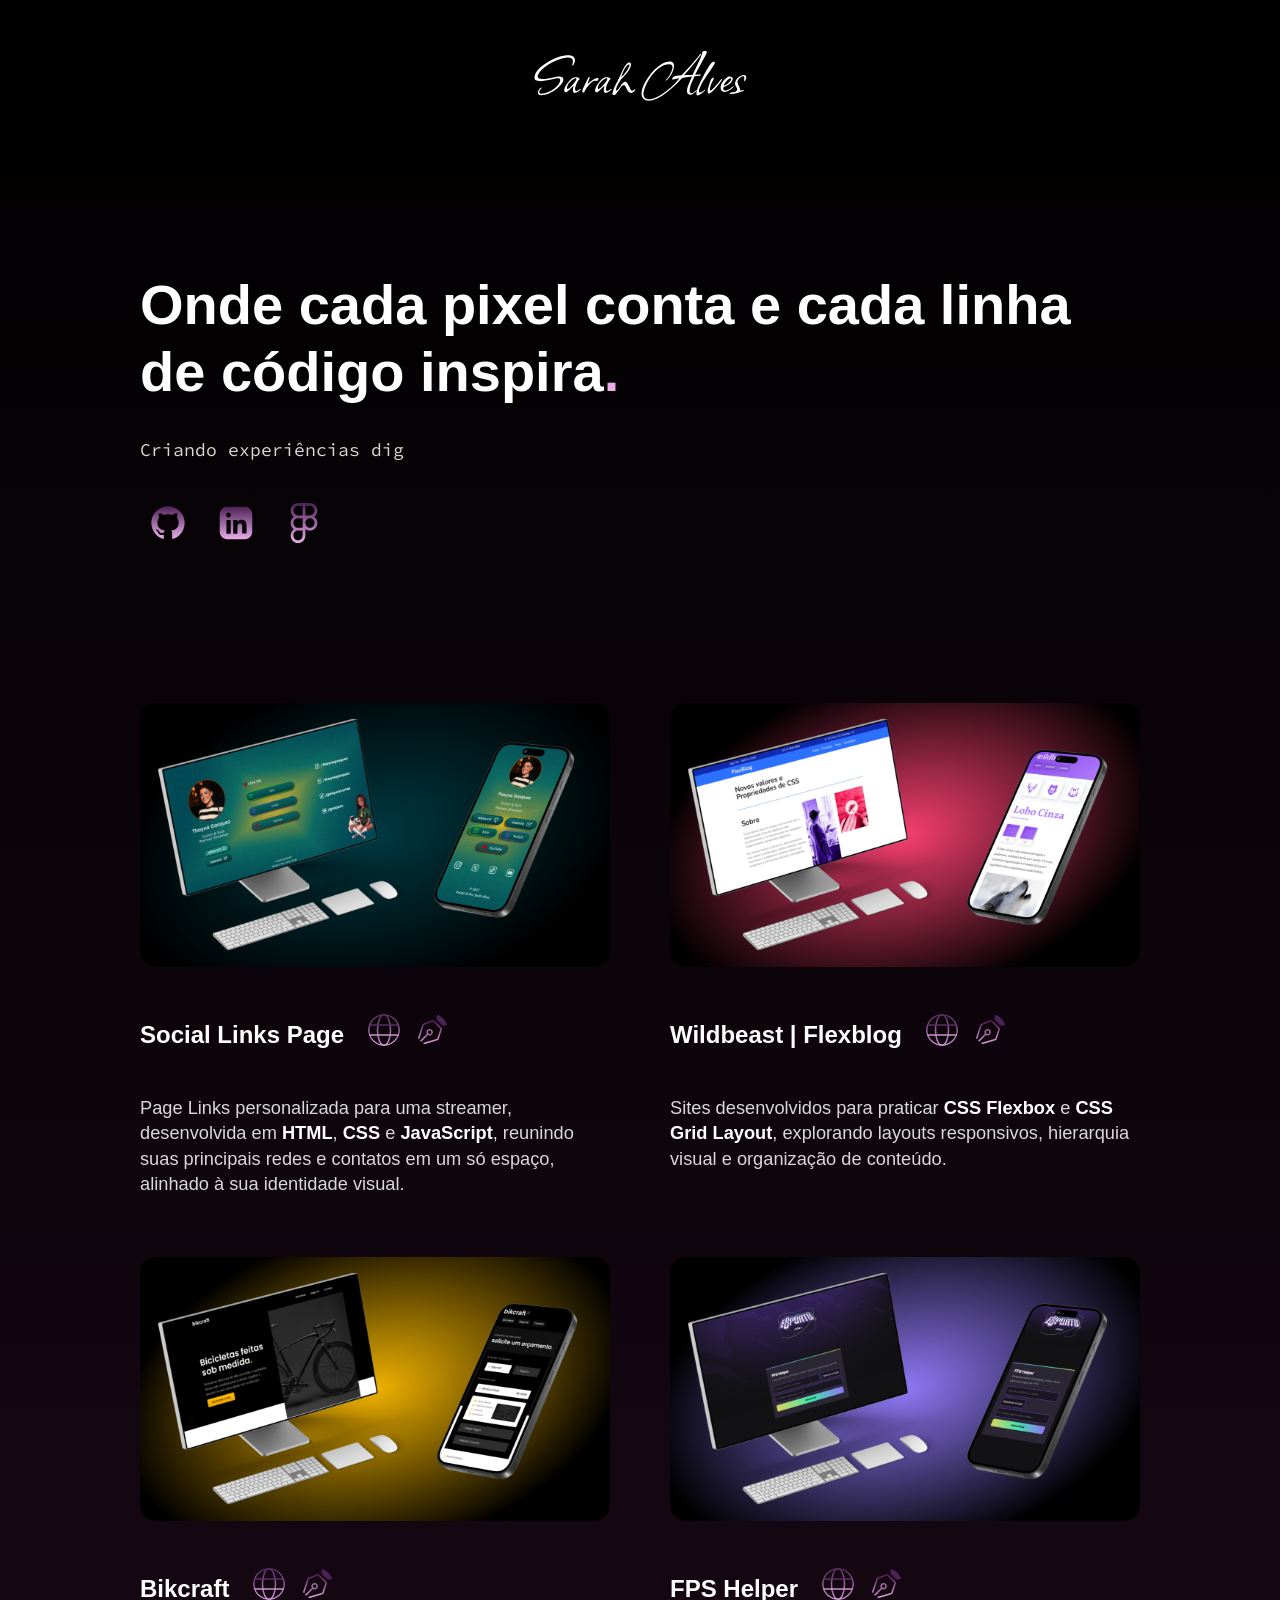
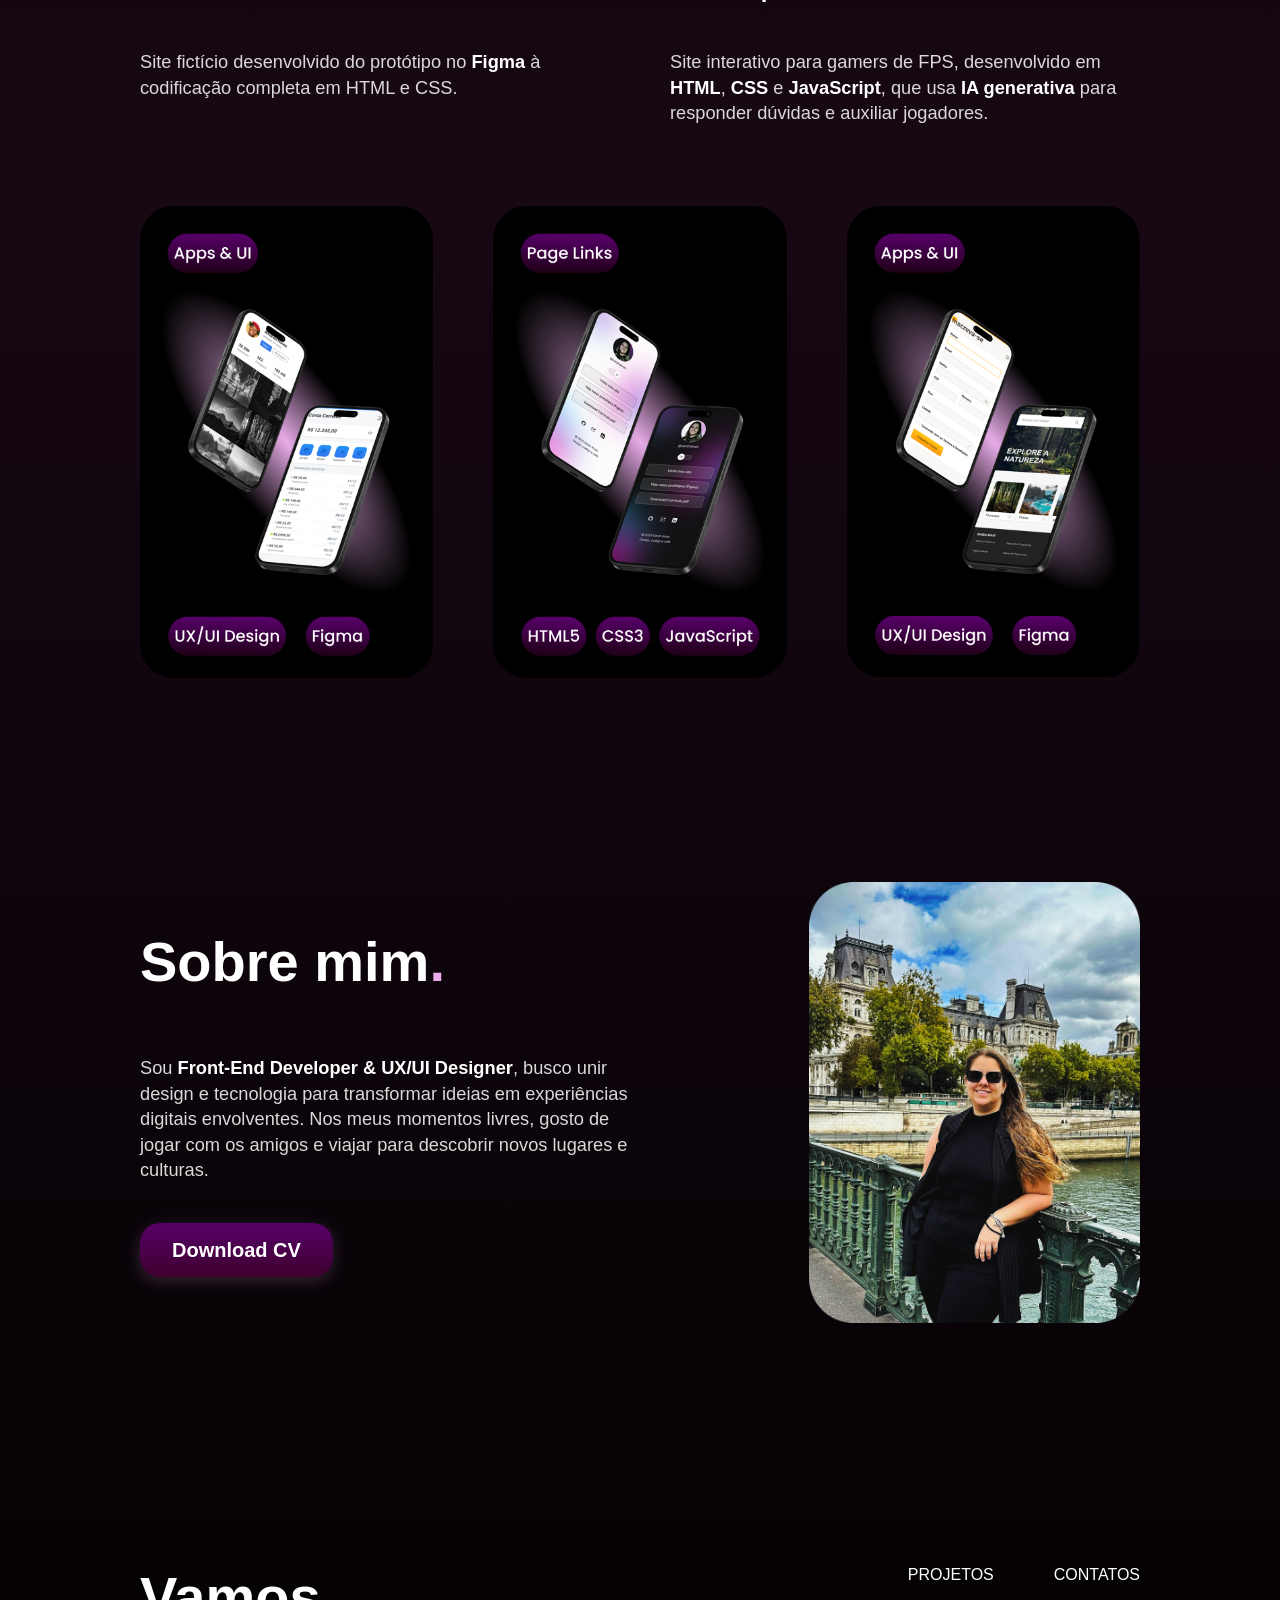
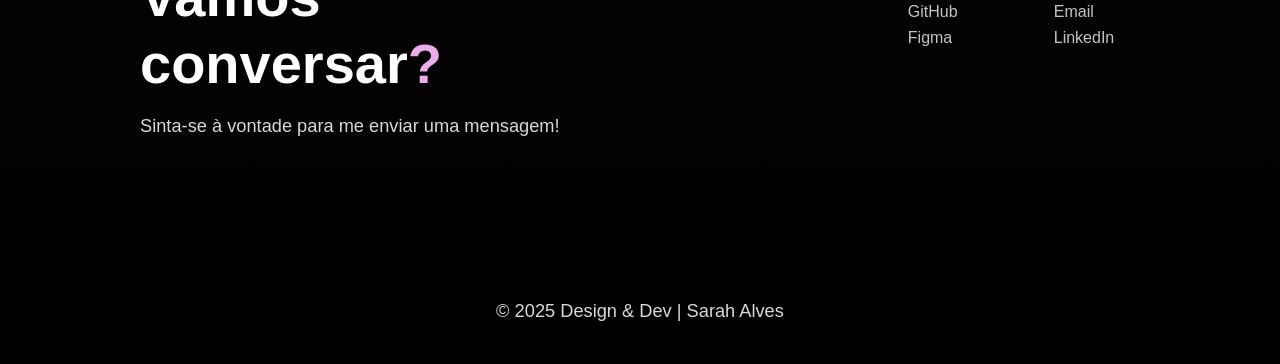
==== index.html @ 4f83e1e5 "font p" ====
<!DOCTYPE html>
<html lang="pt-br">

<head>
  <meta charset="UTF-8">
  <meta name="viewport" content="width=device-width, initial-scale=1.0">
  <meta name="description" content="Sarah Alves | Dev & Designer">
  <meta property="og:title" content="Sarah Alves | Dev & Designer">
  <meta property="og:description" content="Designer e Desenvolvedora Front-End com foco em interfaces modernas e criativas.">
  <meta property="og:image" content="https://www.sarahalves.dev.br/img/favicon.png">
  <meta property="og:url" content="https://www.sarahalves.dev.br/">
  <meta property="og:type" content="website">
  <link rel="preconnect" href="https://fonts.googleapis.com">
  <link rel="preconnect" href="https://fonts.gstatic.com" crossorigin>
  <link href="https://fonts.googleapis.com/css2?family=Lexend+Deca:wght@100..900&family=Source+Code+Pro:ital,wght@0,200..900;1,200..900&display=swap" rel="stylesheet">
  <title>Sarah Alves | Dev & Designer</title>
  <link rel="icon" type="image/png" sizes="32x32" href="https://www.sarahalves.dev.br/img/favicon1.png">
  <link rel="stylesheet" href="css/style.css">
  <link rel="stylesheet" href="css/global.css">
  <link rel="stylesheet" href="css/header.css">
  <link rel="stylesheet" href="css/introducao.css">
  <link rel="stylesheet" href="css/projetos.css">
  <link rel="stylesheet" href="css/mobile.css">
  <link rel="stylesheet" href="css/sobre.css">
  <link rel="stylesheet" href="css/contato.css">
  <link rel="stylesheet" href="css/footer.css">
  <script async src="https://www.googletagmanager.com/gtag/js?id=G-N5RWVJ7HPK"></script>
  <script> window.dataLayer = window.dataLayer || []; function gtag() { dataLayer.push(arguments); } gtag('js', new Date()); gtag('config', 'G-N5RWVJ7HPK'); </script>
</head>

<body> <a id="topo"></a>
  <header class="header"> <img src="icons/logo.svg" alt="Logo Sarah Alves" class="logo" width="214" height="71"> </header>
  <section class="introducao">
    <div class="container-intro">
      <h1>Onde cada pixel conta e cada linha de código inspira<span>.</span></h1>
      <p id="subtitle">Criando experiências digitais unindo tecnologia, design e criatividade.</p>
      <div id="icons-intro"> <a href="https://github.com/sarahalves93" target="_blank"><img src="/icons/github.svg" width="40px" height="40px"></a> <a href="https://www.linkedin.com/in/sarahmalves/" target="_blank"><img src="/icons/linkedin.svg" width="40px" height="40px"></a> <a href="https://www.figma.com/@sarahalves93" target="_blank"><img src="/icons/figma.svg" width="40px" height="40px"></a> </div>
    </div>
  </section>
  <section class="projetos">
    <div class="container-projeto">
      <div class="projeto1"> <img src="img/projeto1.png" alt="Projeto Social Links Page" width="640" height="360">
        <h2 class="titulo-icone"> Social Links Page <span class="icones"> <a href="https://www.thaynagasquez.com.br" target="_blank"><img src="/icons/web.svg" alt=""></a> <a href="https://www.figma.com/community/file/1559974233819190485/social-links-page-thayna-gasquez" target="_blank"><img src="/icons/design.svg" alt=""></a> </span> </h2>
        <p>Page Links personalizada para uma streamer, desenvolvida em <strong>HTML</strong>, <strong>CSS</strong> e <strong>JavaScript</strong>, reunindo suas principais redes e contatos em um só espaço, alinhado à sua identidade visual.</p>
      </div>
      <div class="projeto2"> <img src="img/projeto2.png" alt="Projeto WildBeast" width="640" height="360">
        <h2 class="titulo-icone"> Wildbeast | Flexblog <span class="icones"> <a href="https://sarahalves93.github.io/wildbeast/" target="_blank"><img src="/icons/web.svg" alt=""></a> <a href="https://www.figma.com/proto/u4Ryph5vSaJO88u27vXsRV/FlexBlog?node-id=0-1&t=XHKDBtw9ElrN1SZR-1" target="_blank"><img src="/icons/design.svg" alt=""></a> </span> </h2>
        <p>Sites desenvolvidos para praticar <strong>CSS Flexbox</strong> e <strong>CSS Grid Layout</strong>, explorando layouts responsivos, hierarquia visual e organização de conteúdo.</p>
      </div>
      <div class="projeto3"> <img src="img/projeto3.png" alt="Projeto Bikcraft" width="640" height="360">
        <h2 class="titulo-icone"> Bikcraft <span class="icones"> <a href="https://sarahalves93.github.io/bikcraft/" target="_blank"><img src="/icons/web.svg" alt=""></a> <a href="https://www.figma.com/community/file/1524953533011559417/prototipo-site-bikcraft" target="_blank"><img src="/icons/design.svg" alt=""></a> </span> </h2>
        <p>Site fictício desenvolvido do protótipo no <strong>Figma</strong> à codificação completa em HTML e CSS.</p>
      </div>
      <div class="projeto4"> <img src="img/projeto4.png" alt="Projeto FPS Helper" width="640" height="360">
        <h2 class="titulo-icone"> FPS Helper <span class="icones"> <a href="https://sarahalves93.github.io/nlw/" target="_blank"><img src="/icons/web.svg" alt=""></a> <a href="https://www.figma.com/community/file/1527134193803416927/fps-helper" target="_blank"><img src="/icons/design.svg" alt=""></a> </span> </h2>
        <p>Site interativo para gamers de FPS, desenvolvido em <strong>HTML</strong>, <strong>CSS</strong> e <strong>JavaScript</strong>, que usa <strong>IA generativa</strong> para responder dúvidas e auxiliar jogadores.</p>
      </div>
    </div>
  </section>
  <section class="mobile">
    <div class="container-mobile"> <a href="https://www.figma.com/community/file/1525366887731871025/interfaces-mobile" target="_blank"><img src="/img/mobile1.png" width="435" height="700"></a> <a href="https://sarahalves93.github.io/devlinks/" target="_blank"><img src="/img/mobile2.png" width="435" height="700"></a> <a href="https://www.figma.com/community/file/1525366887731871025/interfaces-mobile" target="_blank"><img src="/img/mobile3.png" width="435" height="700"></a> </div>
  </section>
  <section class=" sobre">
    <div class="container-sobre">
      <div class="texto-sobre">
        <h1>Sobre mim<span>.</span></h1>
        <p>Sou <strong>Front-End Developer & UX/UI Designer</strong>, busco unir design e tecnologia para transformar ideias em experiências digitais envolventes. Nos meus momentos livres, gosto de jogar com os amigos e viajar para descobrir novos lugares e culturas.</p> <a href="https://drive.google.com/file/d/1KcEXv_Uj4Mf4kkEzjPw0vw21rRVP_d1C/view?usp=drive_link" target="_blank" class="botao">Download CV</a>
      </div>
      <div class="foto"> <img src="/img/fotosobre.png" alt="Foto de Sarah" width="405" height="540"> </div>
  </section>
  <section class="contato">
    <div class="container-contato">
      <div class="contato-texto">
        <h1>Vamos conversar<span>?</span></h1>
        <p>Sinta-se à vontade para me enviar uma mensagem!</p>
      </div>
      <div class="contato-links">
        <div class="projetos-links">
          <h3>PROJETOS</h3>
          <nav>
            <ul>
              <li><a href="https://github.com/sarahalves93" target="_blank">GitHub</a></li>
              <li><a href="https://www.figma.com/@sarahalves93" target="_blank">Figma</a></li>
            </ul>
          </nav>
        </div>
        <div class="contatos-links">
          <h3>CONTATOS</h3>
          <nav>
            <ul>
              <li><a href="mailto:sarahmalves@live.com" target="_blank">Email</a></li>
              <li><a href="https://www.linkedin.com/in/sarahmalves/" target="_blank">LinkedIn</a></li>
            </ul>
          </nav>
        </div>
      </div>
    </div>
  </section>
  <footer>
    <p class="footer-copy">© 2025 Design & Dev | Sarah Alves</p>
  </footer> <a href="#topo" class="voltar-topo" aria-label="Voltar ao topo"><img src="icons/topo.svg" alt="Ícone voltar ao topo" width="68" height="68"></a>
  <script src="script.js"></script>
</body>

</html>
---- css/style.css ----
@import "css/global.css";
@import "css/header.css";
@import "css/intro.css";
@import "css/projetos.css";
@import "css/mobile.css";
@import "css/sobre.css";
@import "css/contato.css";
@import "css/footer.css";
---- css/global.css ----
html {
  font-family: "Poppins", sans-serif;
  background: linear-gradient(180deg, #000000, #170814, #000000);
  font-family: "Poppins", sans-serif;
}
.voltar-topo {
  position: fixed;
  bottom: 30px;
  right: 30px;
  transform: translateY(20px);
  transition: opacity 0.4s ease, transform 0.4s ease;
  z-index: 1000;
  cursor: pointer;
  opacity: 0;
  transform: scale(0.8);
  transition: opacity 0.4s ease, transform 0.4s ease;
}

.voltar-topo.ativo {
  opacity: 1;
  transform: translateY(0);
}

.voltar-topo:hover {
  transform: translateY(-4px) scale(1.05);
  transition: transform 0.3s ease;
}
.voltar-topo svg,
.voltar-topo img {
  width: 48px;
  height: 48px;
}
body {
  margin: 0;
}
h1,
h2,
h3,
p {
  margin: 0px;
}
h1 {
  font-weight: 600;
  font-size: clamp(2rem, 4vw + 1rem, 3.5rem);
  line-height: 1.2;
  color: white;
}
h1 span {
  color: #e9ade9;
}
h2 {
  font-weight: 600;
  font-size: clamp(1.3rem, 2vw + 0.5rem, 1.5rem);
  line-height: 1.25;
  color: white;
}
h3 {
  font-weight: 500;
  font-size: clamp(1rem, 1vw + 0.5rem, 1rem);
  line-height: 1.5;
  color: #ffffff;
}
p {
  font-size: clamp(1rem, 0.8vw + 0.5rem, 1.2rem);
  line-height: 1.4;
  color: #d9d9d9;
}
strong {
  color: #ffffff;
}
@media (max-width: 1250px) {
  .container-intro {
    padding: 0 80px;
  }
}
@media (max-width: 900px) {
  .container-intro {
    padding: 0 48px;
  }
}
@media (max-width: 600px) {
  .container-intro {
    padding: 0 20px;
  }
}
---- css/header.css ----
header {
  max-width: 100%;
  padding: 40px 20px;
  display: flex;
  justify-content: center;
}
---- css/introducao.css ----
.introducao {
  max-width: 100%;
  padding: 120px 140px;
}

.introducao h1 {
  margin-bottom: 32px;
  max-width: 950px;
}

.introducao p {
  font-family: "Source Code Pro", monospace;
  font-size: clamp(0.875rem, 0.8vw + 0.5rem, 1.125rem);
  line-height: 1.4;
  color: #d9d9d9;

  margin-top: 32px;
  font-weight: 400;
  max-width: 75ch;
}

#icons-intro {
  display: flex;
  padding: 32px 0;
  gap: 12px;
}

#icons-intro a {
  display: flex;
  align-items: center;
  justify-content: center;
  padding: 8px;
  transition: transform 0.3s ease, filter 0.3s ease;
  border-radius: 50%;
}

#icons-intro a:hover {
  transform: scale(1.5);
  filter: brightness(1.3);
}

#subtitle {
  font-family: "Source Code Pro", monospace;
  font-size: clamp(0.875rem, 0.8vw + 0.5rem, 1.125rem);
  line-height: 1.4;
  color: #d9d9d9;
}

@media (max-width: 900px) {
  .introducao {
    padding: 80px 100px;
  }
}

@media (max-width: 500px) {
  .introducao {
    padding: 60px 40px;
  }

  .introducao h1 {
    font-size: 28px;
    line-height: 36px;
    max-width: 100%;
  }

  .introducao p {
    font-size: 16px;
    line-height: 24px;
    margin-top: 16px;
  }
}
---- css/projetos.css ----
.projetos {
  padding: 0px 140px;
}
.container-projeto {
  display: grid;
  grid-template-columns: repeat(2, 1fr);
  gap: 60px;
}
.container-projeto img {
  border-radius: 16px;
  transition: transform 0.3s ease, box-shadow 0.3s ease;
}
.container-projeto img:hover {
  transform: translateY(-4px);
  box-shadow: 0 4px 16px rgba(233, 173, 233, 0.2);
}
.container-projeto img {
  width: 100%;
  height: auto;
  border-radius: 16px;
  margin-bottom: 40px;
}
.container-projeto h2 {
  max-width: 640px;
  margin-bottom: 12px;
}
.container-projeto p {
  max-width: 640px;
}
.titulo-icone {
  display: inline-flex;
  align-items: baseline;
  gap: 24px;
}
.icones {
  display: inline-flex;
  align-items: center;
  gap: 16px;
  position: relative;
  top: 3px;
}
.icones a {
  display: inline-flex;
  align-items: center;
  justify-content: center;
}
.icones img {
  width: 32px;
  height: 32px;
  vertical-align: middle;
  transition: transform 0.3s ease, filter 0.3s ease;
}
.icones img:hover {
  transform: scale(1.5);
  filter: brightness(1.3);
}
@media (max-width: 1000px) {
  .projetos {
    padding: 0px 100px;
  }
  .container-projeto {
    grid-template-columns: 1fr;
    gap: 40px;
  }
}
@media (max-width: 500px) {
  .projetos {
    padding: 0px 40px;
  }
}
---- css/mobile.css ----
.mobile {
  padding: 80px 140px;
}

.container-mobile {
  display: grid;
  grid-template-columns: repeat(3, 1fr);
  gap: 60px;
}

.container-mobile a {
  display: block;
  overflow: hidden;
  border-radius: 20px;
  transition: transform 0.3s ease;
}

.container-mobile img {
  width: 100%;
  height: auto;
  border-radius: 20px;
  transition: transform 0.5s ease, filter 0.5s ease;
}

.container-mobile a:hover img {
  transform: scale(1.08);
  filter: brightness(1.1);
}

.container-mobile a:hover img {
  transform: scale(1.08);
  filter: brightness(1.1);
}

@media (max-width: 900px) {
  .mobile {
    padding: 60px 24px;
  }

  .container-mobile {
    display: flex;
    gap: 24px;
    overflow-x: auto;
    scroll-snap-type: x mandatory;
    -webkit-overflow-scrolling: touch;
    padding-bottom: 12px;
  }

  .container-mobile a {
    flex: 0 0 75%;
    scroll-snap-align: start;
  }

  .container-mobile img {
    width: 100%;
    height: auto;
  }
}
---- css/sobre.css ----
.sobre {
  padding: 120px 140px;
}

.container-sobre {
  display: grid;
  grid-template-columns: 2fr 1fr;
  align-items: center;
  gap: 8px;
}

.sobre h1 {
  margin-bottom: 60px;
}

.sobre p {
  margin-bottom: 24px;
  max-width: 500px;
}

.botao {
  display: inline-block;
  font-size: 1.25rem;
  line-height: 1.3;
  font-weight: 600;
  color: white;
  background: linear-gradient(180deg, #560067, #3f012f);
  padding: 14px 32px;
  border-radius: 20px;
  box-shadow: 0 4px 16px rgba(233, 173, 233, 0.2);
  text-decoration: none;
  transition: transform 0.4s ease, filter 0.4s ease, box-shadow 0.4s ease;
  margin-top: 16px;
}

.botao:hover {
  transform: scale(1.08);
  box-shadow: 0 6px 20px rgba(233, 173, 233, 0.4);
  filter: brightness(1.1);
}

.foto img {
  display: flex;
  justify-content: center;
  align-items: center;
  width: 100%;
  height: auto;
  margin: 0 auto;
}

@media (max-width: 900px) {
  .sobre {
    padding: 80px 100px;
  }
}

@media (max-width: 500px) {
  .container-sobre {
    display: grid;
    grid-template-columns: 1fr 1fr;
    align-items: center;
    gap: 8px;
  }
  .sobre {
    padding: 60px 20px;
  }
  .sobre h1 {
    white-space: nowrap;
    margin-bottom: 24px;
  }
  .sobre p {
    margin-top: 0;
    margin-bottom: 0px;
  }
  .botao {
    font-size: 0.8rem;
    line-height: 1;
    padding: 8px 16px;
    border-radius: 20px;
    box-shadow: 0 4px 12px rgba(233, 173, 233, 0.2);
    margin-top: 16px;
  }
}
---- css/contato.css ----
.contato {
  padding: 120px 140px;
}

.container-contato {
  display: grid;
  grid-template-columns: 1fr 1fr;
  align-items: start;
  gap: 40px;
}

.contato-texto {
  grid-column: 1;
}

.contato-texto h1 {
  margin-bottom: 16px;
}

.contato-texto p {
  margin-top: 16px;
}

.contato-links {
  grid-column: 2;
  display: flex;
  gap: 60px;
  justify-content: flex-end;
}

.contato-links h3 {
  margin-bottom: 12px;
}

.contato-links ul {
  list-style: none;
  padding: 0;
}

.contato-links li + li {
  margin-top: 8px;
}

.contato-links a {
  color: #c4c4c4;
  text-decoration: none;
  font-weight: 400;
  transition: color 0.3s ease, transform 0.3s ease;
}

.contato-links a:hover {
  color: #a43acb;
  transform: translateX(4px);
}

@media (max-width: 900px) {
  .contato {
    padding: 80px 100px;
  }
}

@media (max-width: 500px) {
  .contato {
    padding: 60px 40px;
  }

  .container-contato {
    grid-template-columns: 1fr;
  }

  .contato-links {
    margin-top: 24px;
    grid-column: 1;
    gap: 40px;
    justify-content: flex-start;
  }
}
---- css/footer.css ----
footer {
  max-width: 100%;
  padding: 40px 20px;
  display: flex;
  justify-content: center;
}

footer-copy {
  color: #c4c4c4;
}
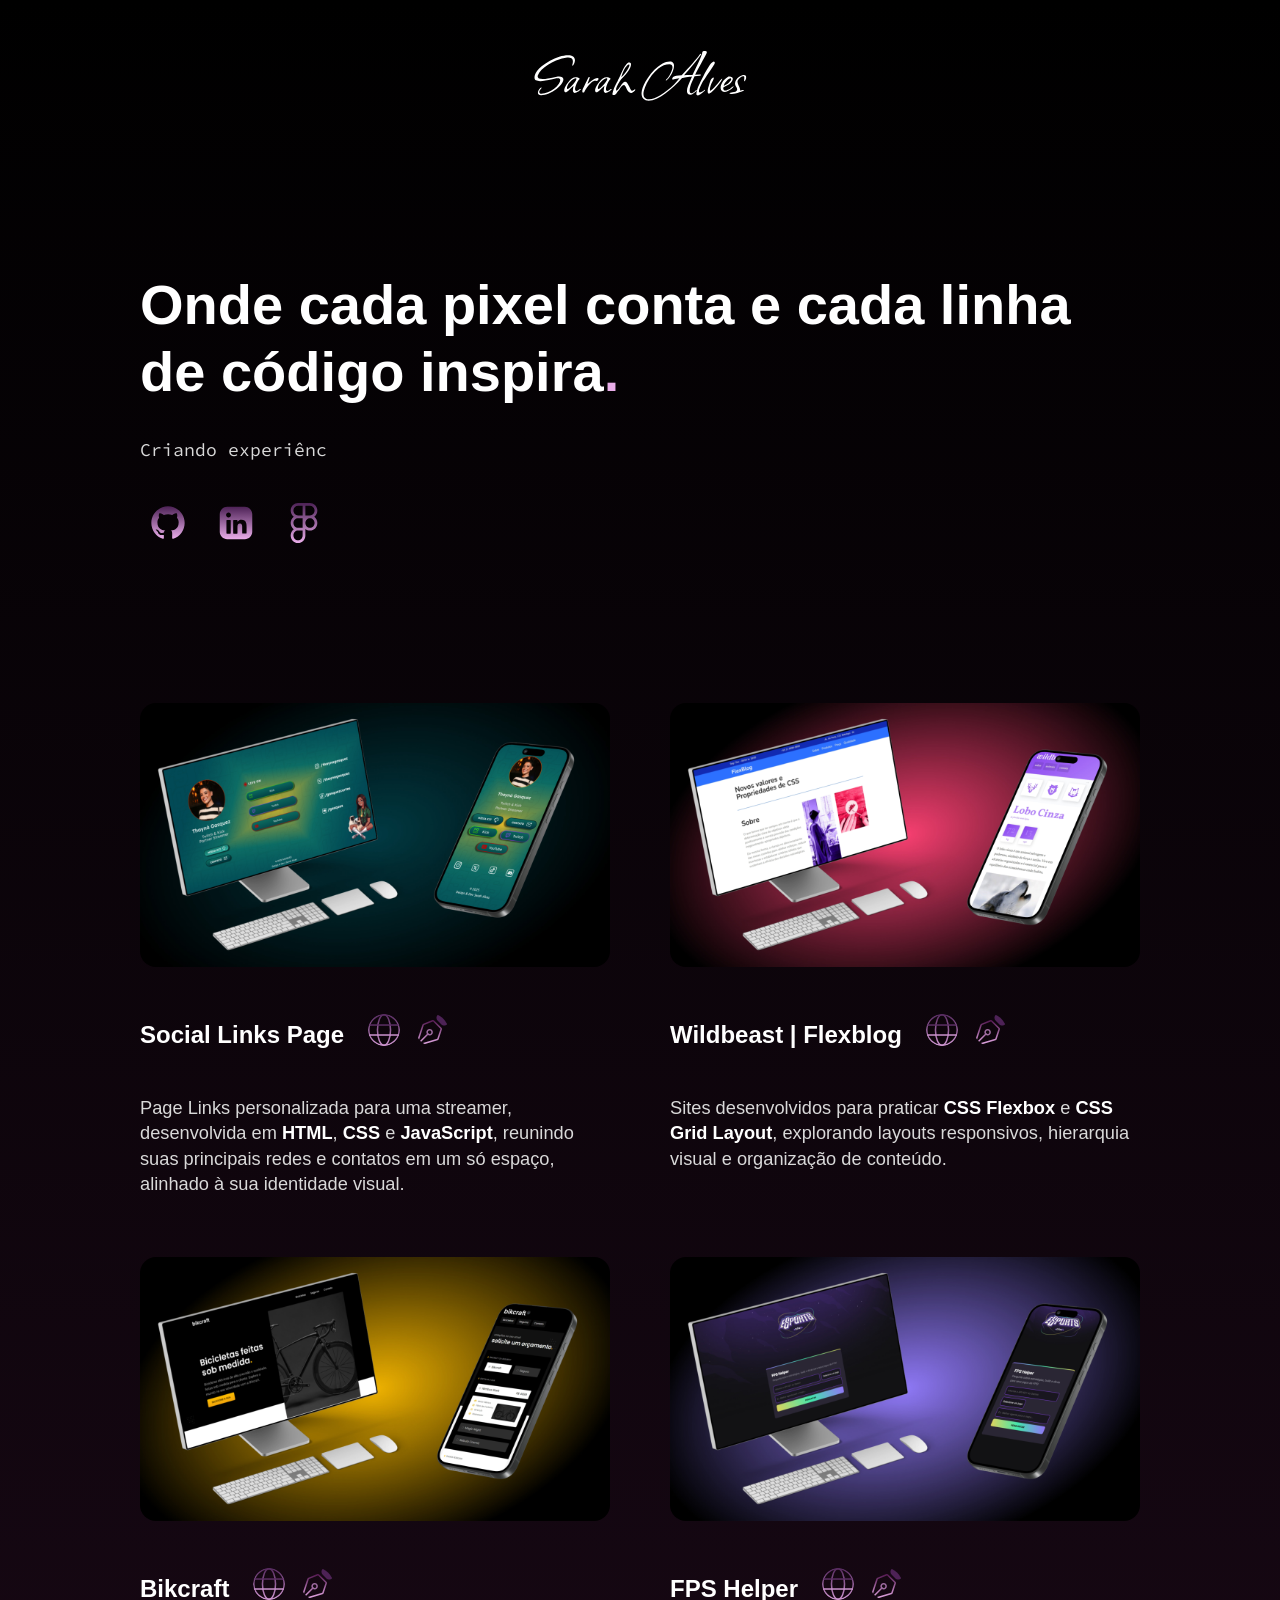
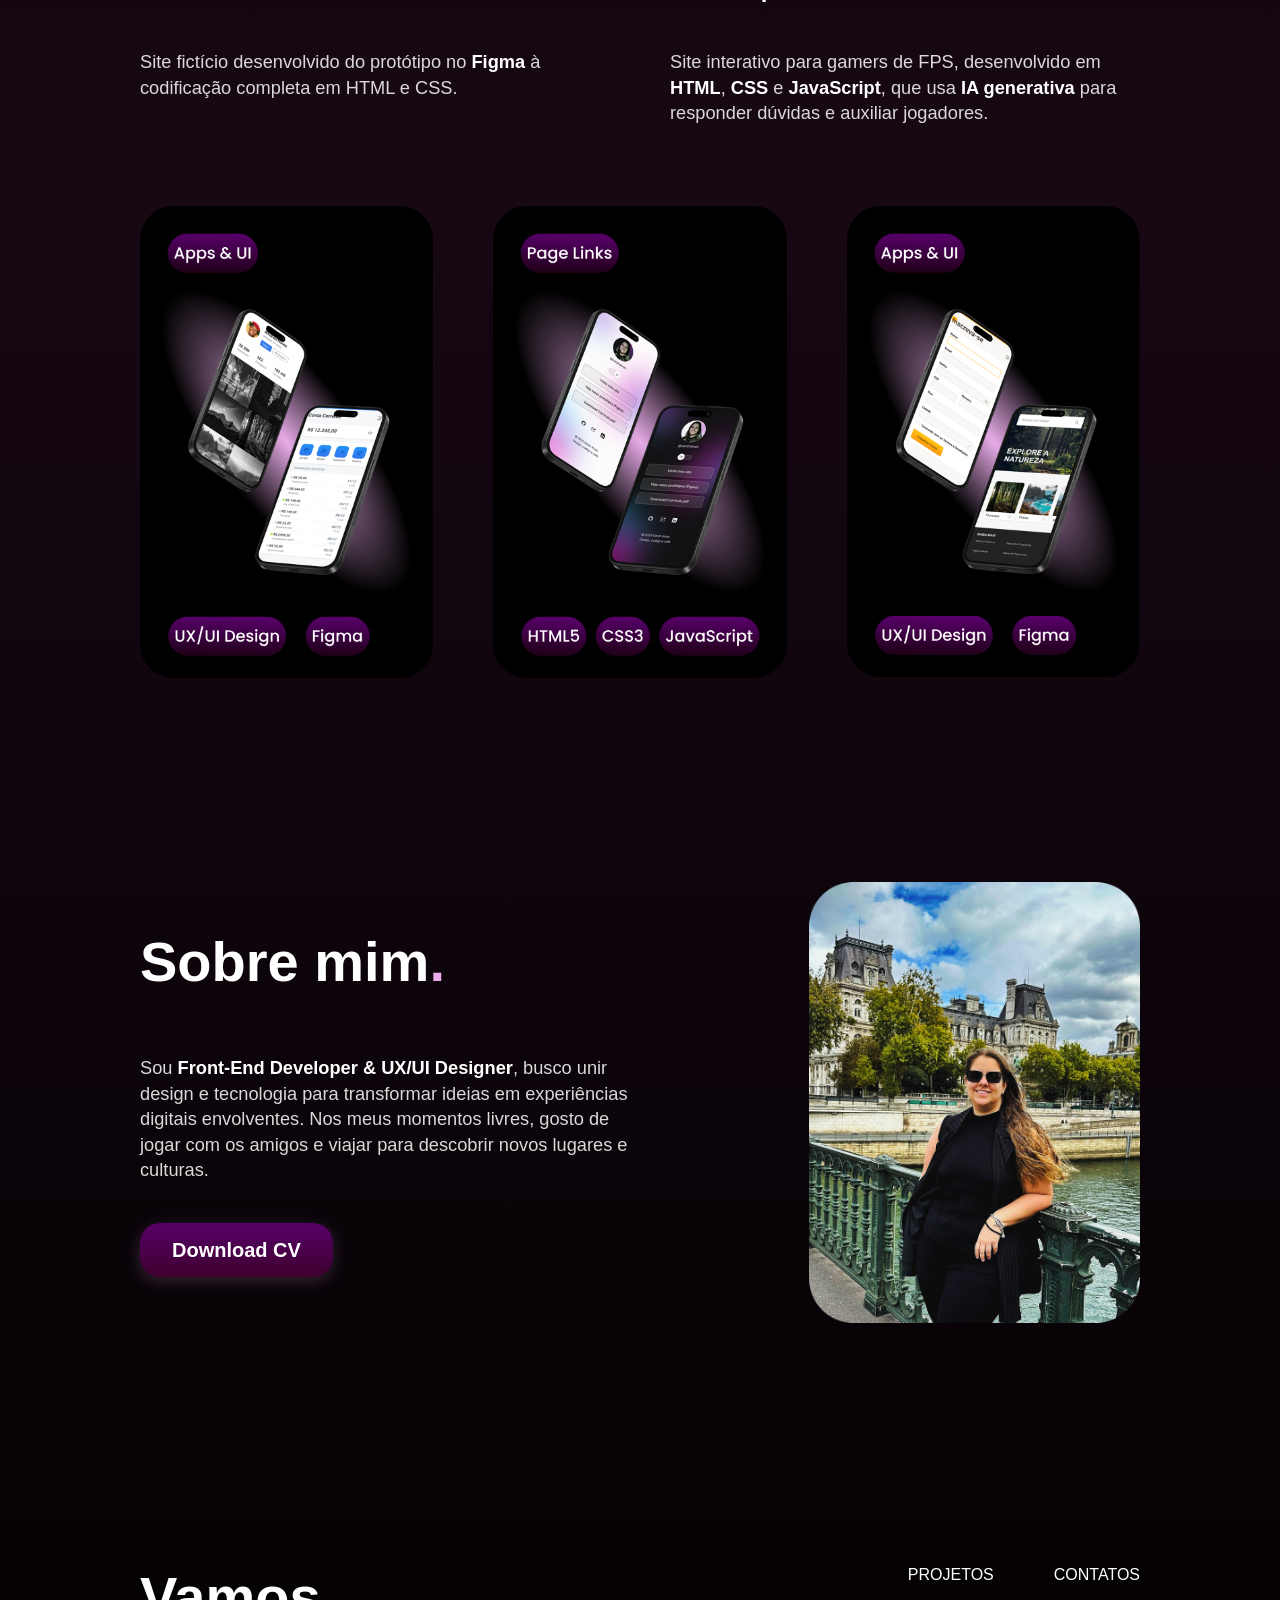
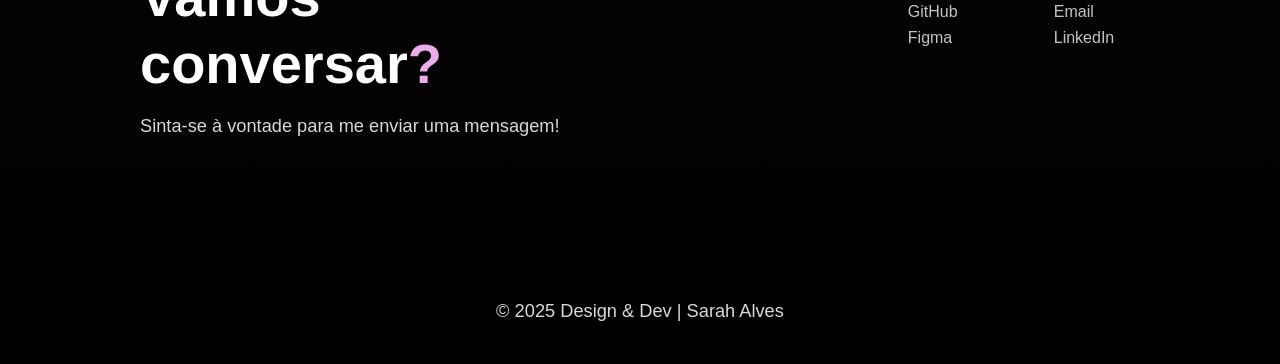
==== commit 45fefa68: "otimizacoes" ====
--- a/index.html
+++ b/index.html
@@ -34,31 +34,31 @@
     <div class="container-intro">
       <h1>Onde cada pixel conta e cada linha de código inspira<span>.</span></h1>
       <p id="subtitle">Criando experiências digitais unindo tecnologia, design e criatividade.</p>
-      <div id="icons-intro"> <a href="https://github.com/sarahalves93" target="_blank"><img src="/icons/github.svg" width="40px" height="40px"></a> <a href="https://www.linkedin.com/in/sarahmalves/" target="_blank"><img src="/icons/linkedin.svg" width="40px" height="40px"></a> <a href="https://www.figma.com/@sarahalves93" target="_blank"><img src="/icons/figma.svg" width="40px" height="40px"></a> </div>
+      <div id="icons-intro"> <a href="https://github.com/sarahalves93" target="_blank"><img src="/icons/github.svg" alt="Logo GitHub" width="40px" height="40px"></a> <a href="https://www.linkedin.com/in/sarahmalves/" target="_blank"><img src="/icons/linkedin.svg" alt="Logo LinkedIn" width="40px" height="40px"></a> <a href="https://www.figma.com/@sarahalves93" target="_blank"><img src="/icons/figma.svg" alt="Logo Figma" width="40px" height="40px"></a> </div>
     </div>
   </section>
   <section class="projetos">
     <div class="container-projeto">
-      <div class="projeto1"> <img src="img/projeto1.png" alt="Projeto Social Links Page" width="640" height="360">
+      <div class="projeto1"> <img src="img/projeto1.jpg" alt="Projeto Social Links Page" width="640" height="360" fetchpriority="high" loading="eager" decoding="async">
         <h2 class="titulo-icone"> Social Links Page <span class="icones"> <a href="https://www.thaynagasquez.com.br" target="_blank"><img src="/icons/web.svg" alt=""></a> <a href="https://www.figma.com/community/file/1559974233819190485/social-links-page-thayna-gasquez" target="_blank"><img src="/icons/design.svg" alt=""></a> </span> </h2>
         <p>Page Links personalizada para uma streamer, desenvolvida em <strong>HTML</strong>, <strong>CSS</strong> e <strong>JavaScript</strong>, reunindo suas principais redes e contatos em um só espaço, alinhado à sua identidade visual.</p>
       </div>
-      <div class="projeto2"> <img src="img/projeto2.png" alt="Projeto WildBeast" width="640" height="360">
+      <div class="projeto2"> <img src="img/projeto2.jpg" alt="Projeto WildBeast" width="640" height="360" fetchpriority="high" loading="eager" decoding="async">
         <h2 class="titulo-icone"> Wildbeast | Flexblog <span class="icones"> <a href="https://sarahalves93.github.io/wildbeast/" target="_blank"><img src="/icons/web.svg" alt=""></a> <a href="https://www.figma.com/proto/u4Ryph5vSaJO88u27vXsRV/FlexBlog?node-id=0-1&t=XHKDBtw9ElrN1SZR-1" target="_blank"><img src="/icons/design.svg" alt=""></a> </span> </h2>
         <p>Sites desenvolvidos para praticar <strong>CSS Flexbox</strong> e <strong>CSS Grid Layout</strong>, explorando layouts responsivos, hierarquia visual e organização de conteúdo.</p>
       </div>
-      <div class="projeto3"> <img src="img/projeto3.png" alt="Projeto Bikcraft" width="640" height="360">
+      <div class="projeto3"> <img src="img/projeto3.jpg" alt="Projeto Bikcraft" width="640" height="360">
         <h2 class="titulo-icone"> Bikcraft <span class="icones"> <a href="https://sarahalves93.github.io/bikcraft/" target="_blank"><img src="/icons/web.svg" alt=""></a> <a href="https://www.figma.com/community/file/1524953533011559417/prototipo-site-bikcraft" target="_blank"><img src="/icons/design.svg" alt=""></a> </span> </h2>
         <p>Site fictício desenvolvido do protótipo no <strong>Figma</strong> à codificação completa em HTML e CSS.</p>
       </div>
-      <div class="projeto4"> <img src="img/projeto4.png" alt="Projeto FPS Helper" width="640" height="360">
+      <div class="projeto4"> <img src="img/projeto4.jpg" alt="Projeto FPS Helper" width="640" height="360">
         <h2 class="titulo-icone"> FPS Helper <span class="icones"> <a href="https://sarahalves93.github.io/nlw/" target="_blank"><img src="/icons/web.svg" alt=""></a> <a href="https://www.figma.com/community/file/1527134193803416927/fps-helper" target="_blank"><img src="/icons/design.svg" alt=""></a> </span> </h2>
         <p>Site interativo para gamers de FPS, desenvolvido em <strong>HTML</strong>, <strong>CSS</strong> e <strong>JavaScript</strong>, que usa <strong>IA generativa</strong> para responder dúvidas e auxiliar jogadores.</p>
       </div>
     </div>
   </section>
   <section class="mobile">
-    <div class="container-mobile"> <a href="https://www.figma.com/community/file/1525366887731871025/interfaces-mobile" target="_blank"><img src="/img/mobile1.png" width="435" height="700"></a> <a href="https://sarahalves93.github.io/devlinks/" target="_blank"><img src="/img/mobile2.png" width="435" height="700"></a> <a href="https://www.figma.com/community/file/1525366887731871025/interfaces-mobile" target="_blank"><img src="/img/mobile3.png" width="435" height="700"></a> </div>
+    <div class="container-mobile"> <a href="https://www.figma.com/community/file/1525366887731871025/interfaces-mobile" target="_blank"><img src="/img/mobile1.png" alt="Projeto Mobile" width="435" height="700"></a> <a href="https://sarahalves93.github.io/devlinks/" target="_blank"><img src="/img/mobile2.png" alt="Projeto Mobile" width="435" height="700"></a> <a href="https://www.figma.com/community/file/1525366887731871025/interfaces-mobile" target="_blank"><img src="/img/mobile3.png" alt="Projeto Mobile" width="435" height="700"></a> </div>
   </section>
   <section class=" sobre">
     <div class="container-sobre">
--- a/css/introducao.css
+++ b/css/introducao.css
@@ -9,11 +9,10 @@
 }
 
 .introducao p {
-  font-family: "Source Code Pro", monospace;
+  font-family: "Source Code Pro", monospace !important;
   font-size: clamp(0.875rem, 0.8vw + 0.5rem, 1.125rem);
   line-height: 1.4;
   color: #d9d9d9;
-
   margin-top: 32px;
   font-weight: 400;
   max-width: 75ch;
@@ -39,13 +38,6 @@
   filter: brightness(1.3);
 }
 
-#subtitle {
-  font-family: "Source Code Pro", monospace;
-  font-size: clamp(0.875rem, 0.8vw + 0.5rem, 1.125rem);
-  line-height: 1.4;
-  color: #d9d9d9;
-}
-
 @media (max-width: 900px) {
   .introducao {
     padding: 80px 100px;
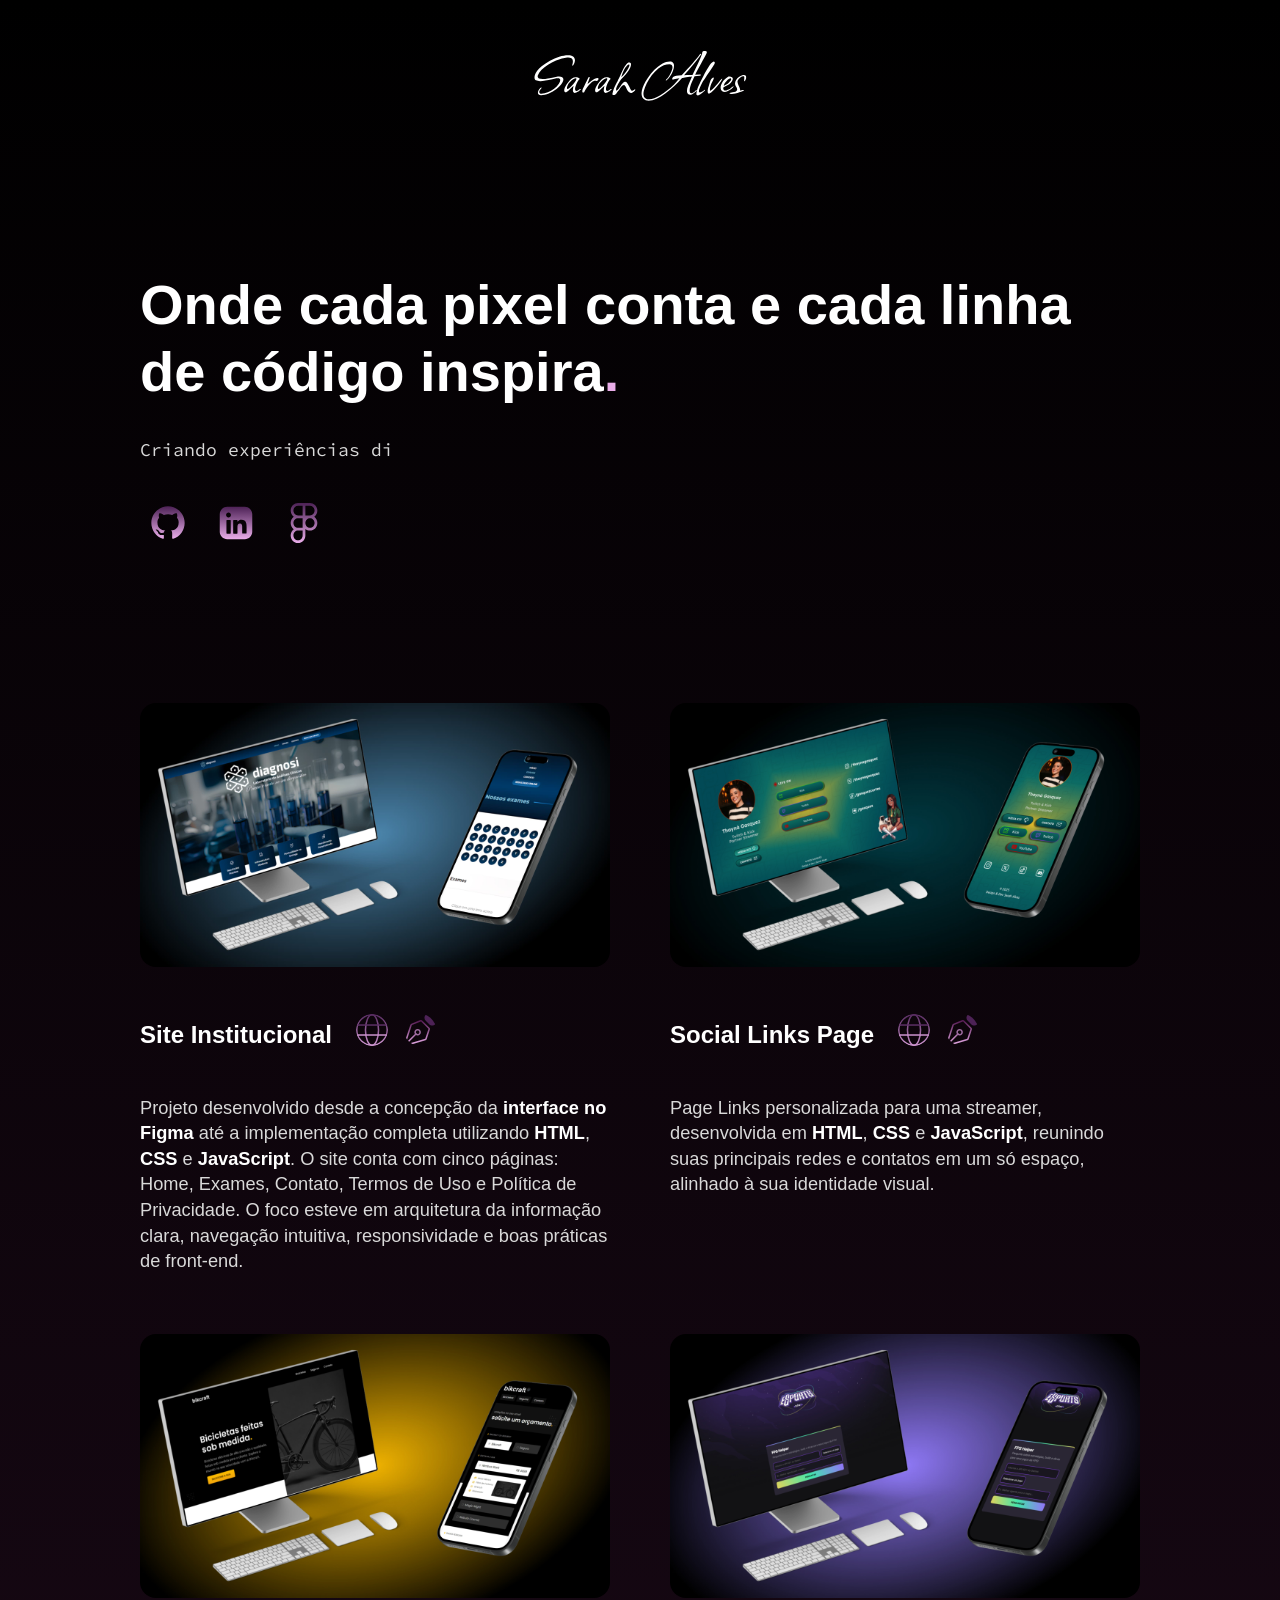
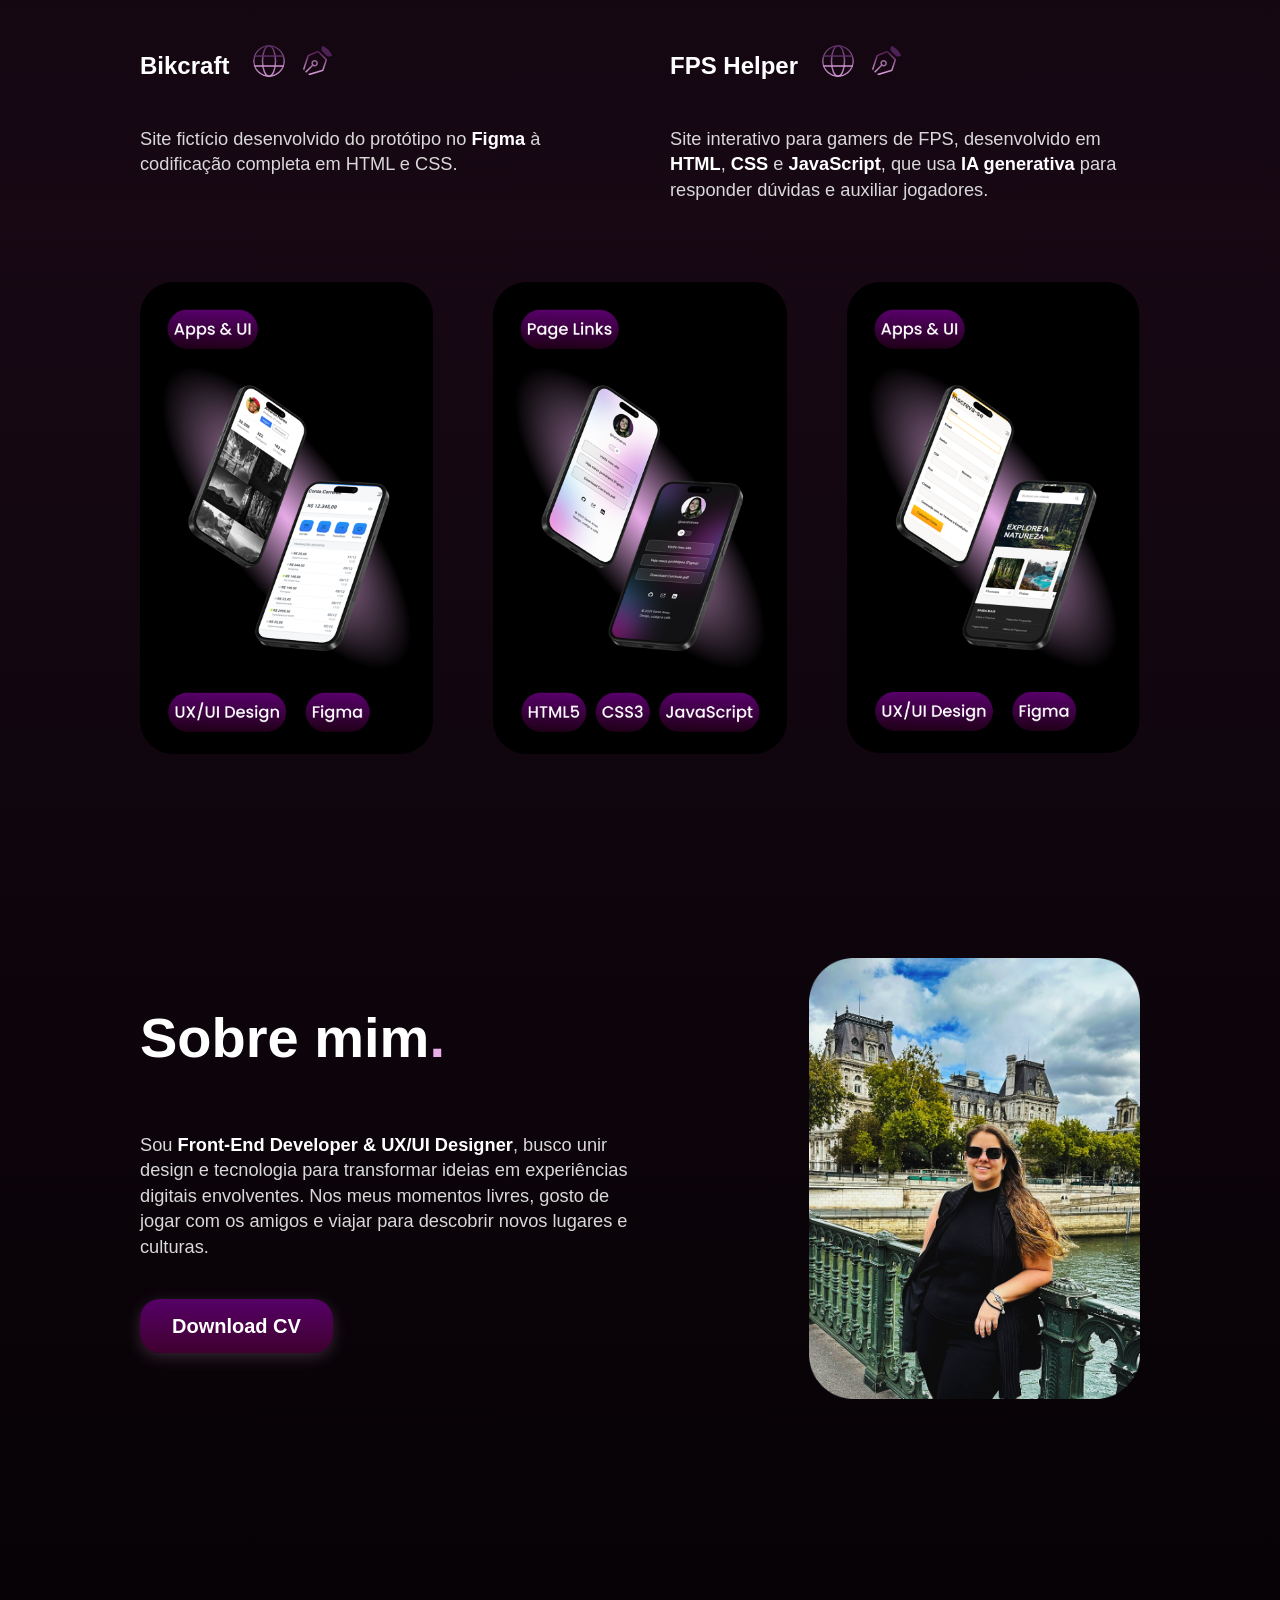
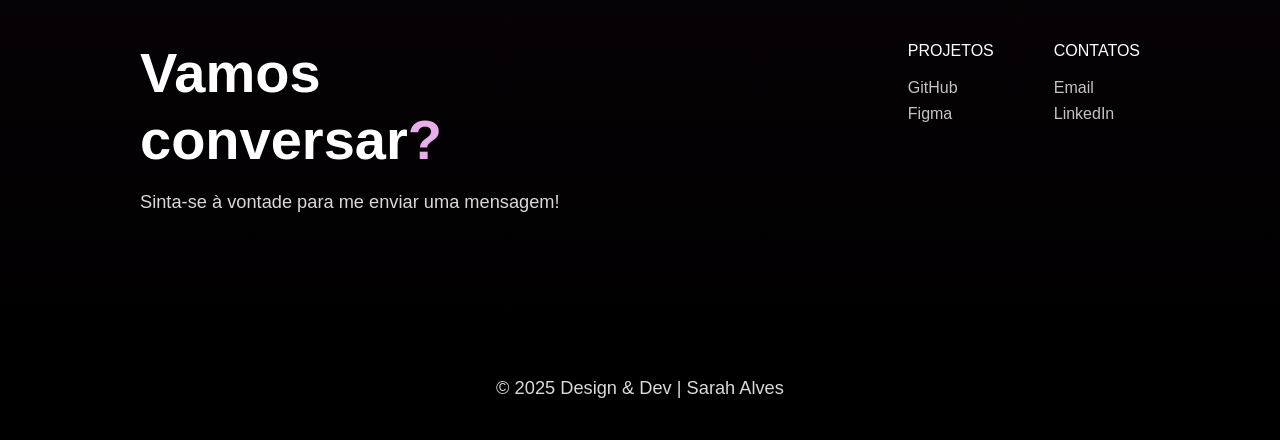
==== commit 3c0f42c1: "atualizacao projeto" ====
--- a/index.html
+++ b/index.html
@@ -39,13 +39,13 @@
   </section>
   <section class="projetos">
     <div class="container-projeto">
-      <div class="projeto1"> <img src="img/projeto1.jpg" alt="Projeto Social Links Page" width="640" height="360" fetchpriority="high" loading="eager" decoding="async">
+      <div class="projeto1"> <img src="img/projeto1.jpg" alt="Projeto Clínica" width="640" height="360" fetchpriority="high" loading="eager" decoding="async">
+        <h2 class="titulo-icone">Site Institucional<span class="icones"> <a href="https://sarahalves93.github.io/diagnosi/index.html" target="_blank"><img src="/icons/web.svg" alt=""></a> <a href="https://www.figma.com/community/file/1571594964762178795/prototipo-laboratorio" target="_blank"><img src="/icons/design.svg" alt=""></a> </span> </h2>
+        <p>Projeto desenvolvido desde a concepção da <strong>interface no Figma</strong> até a implementação completa utilizando <strong>HTML</strong>,<strong> CSS</strong> e <strong> JavaScript</strong>. O site conta com cinco páginas: Home, Exames, Contato, Termos de Uso e Política de Privacidade. O foco esteve em arquitetura da informação clara, navegação intuitiva, responsividade e boas práticas de front-end.</p>
+      </div>
+      <div class="projeto1"> <img src="img/projeto2.jpg" alt="Projeto Social Links Page" width="640" height="360" fetchpriority="high" loading="eager" decoding="async">
         <h2 class="titulo-icone"> Social Links Page <span class="icones"> <a href="https://www.thaynagasquez.com.br" target="_blank"><img src="/icons/web.svg" alt=""></a> <a href="https://www.figma.com/community/file/1559974233819190485/social-links-page-thayna-gasquez" target="_blank"><img src="/icons/design.svg" alt=""></a> </span> </h2>
         <p>Page Links personalizada para uma streamer, desenvolvida em <strong>HTML</strong>, <strong>CSS</strong> e <strong>JavaScript</strong>, reunindo suas principais redes e contatos em um só espaço, alinhado à sua identidade visual.</p>
-      </div>
-      <div class="projeto2"> <img src="img/projeto2.jpg" alt="Projeto WildBeast" width="640" height="360" fetchpriority="high" loading="eager" decoding="async">
-        <h2 class="titulo-icone"> Wildbeast | Flexblog <span class="icones"> <a href="https://sarahalves93.github.io/wildbeast/" target="_blank"><img src="/icons/web.svg" alt=""></a> <a href="https://www.figma.com/proto/u4Ryph5vSaJO88u27vXsRV/FlexBlog?node-id=0-1&t=XHKDBtw9ElrN1SZR-1" target="_blank"><img src="/icons/design.svg" alt=""></a> </span> </h2>
-        <p>Sites desenvolvidos para praticar <strong>CSS Flexbox</strong> e <strong>CSS Grid Layout</strong>, explorando layouts responsivos, hierarquia visual e organização de conteúdo.</p>
       </div>
       <div class="projeto3"> <img src="img/projeto3.jpg" alt="Projeto Bikcraft" width="640" height="360">
         <h2 class="titulo-icone"> Bikcraft <span class="icones"> <a href="https://sarahalves93.github.io/bikcraft/" target="_blank"><img src="/icons/web.svg" alt=""></a> <a href="https://www.figma.com/community/file/1524953533011559417/prototipo-site-bikcraft" target="_blank"><img src="/icons/design.svg" alt=""></a> </span> </h2>
--- a/css/global.css
+++ b/css/global.css
@@ -1,5 +1,6 @@
 html {
   font-family: "Poppins", sans-serif;
+  background-color: #000000;
   background: linear-gradient(180deg, #000000, #170814, #000000);
   font-family: "Poppins", sans-serif;
 }
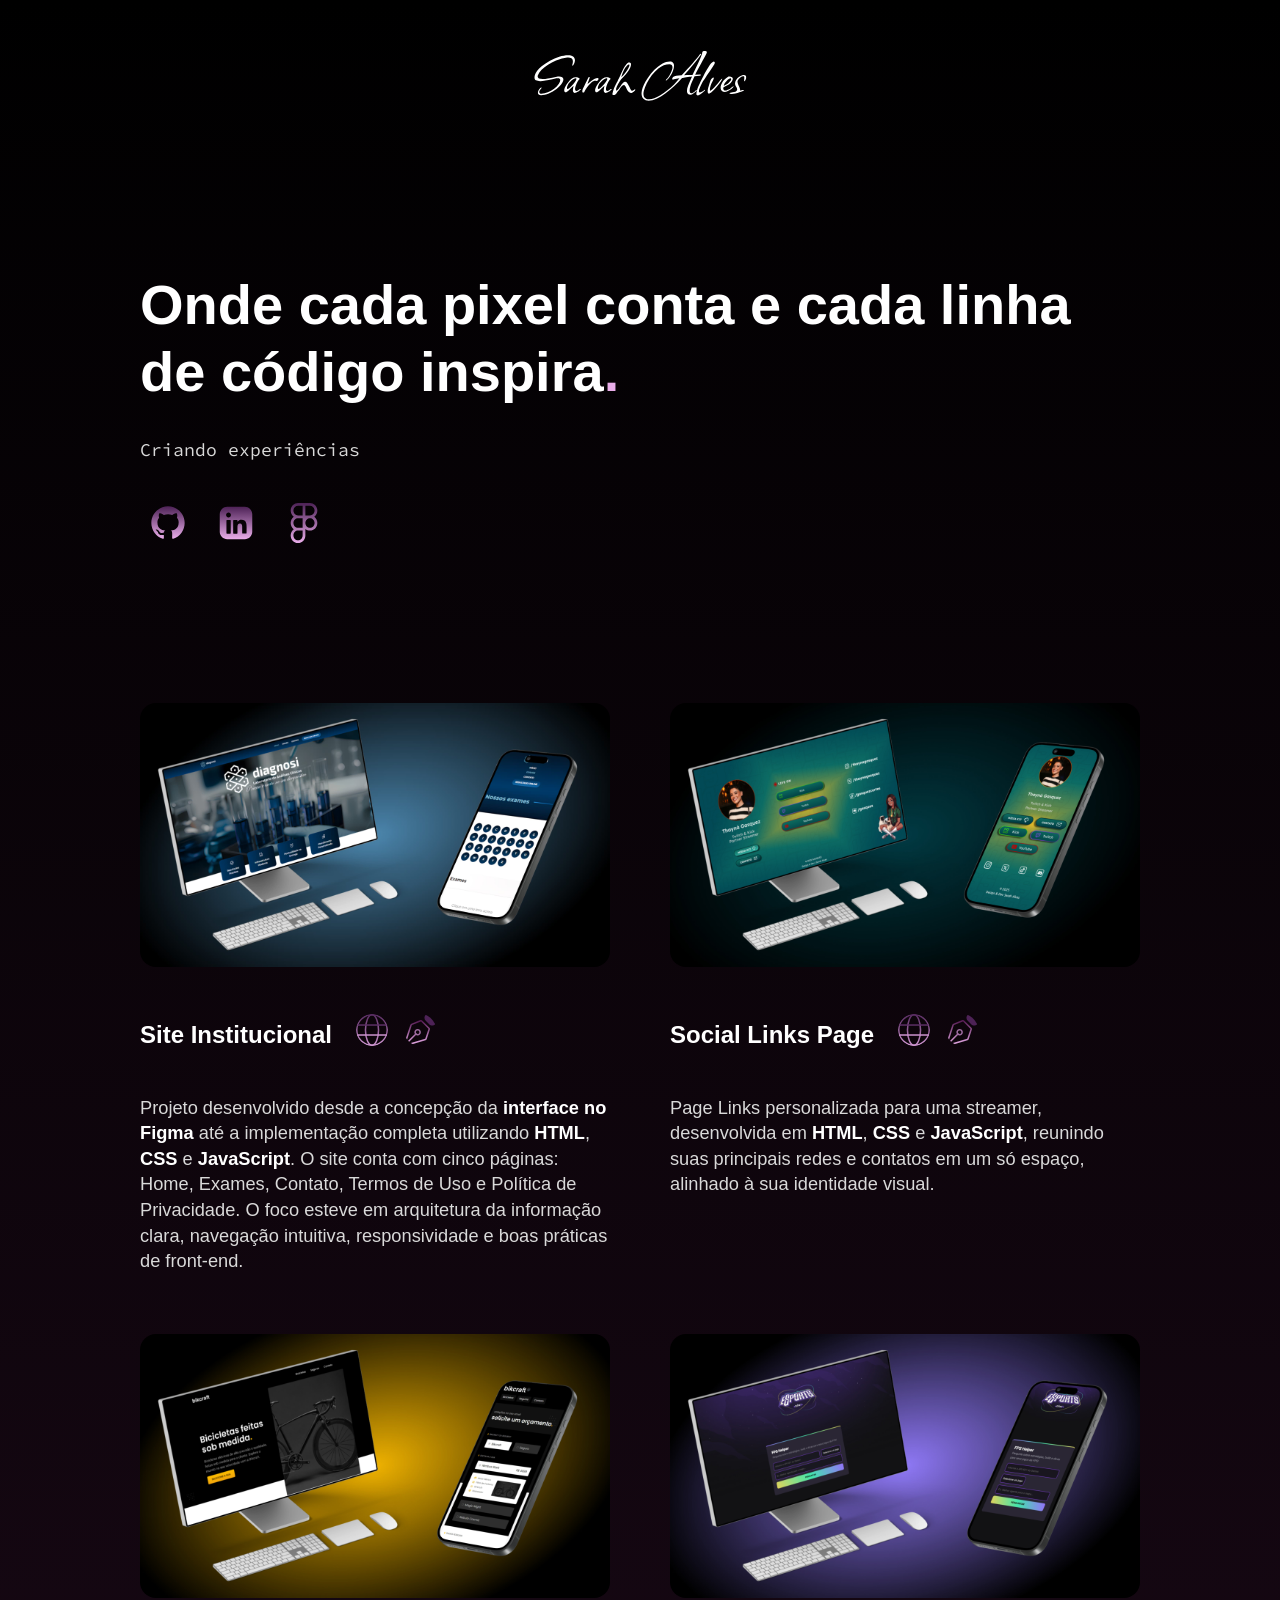
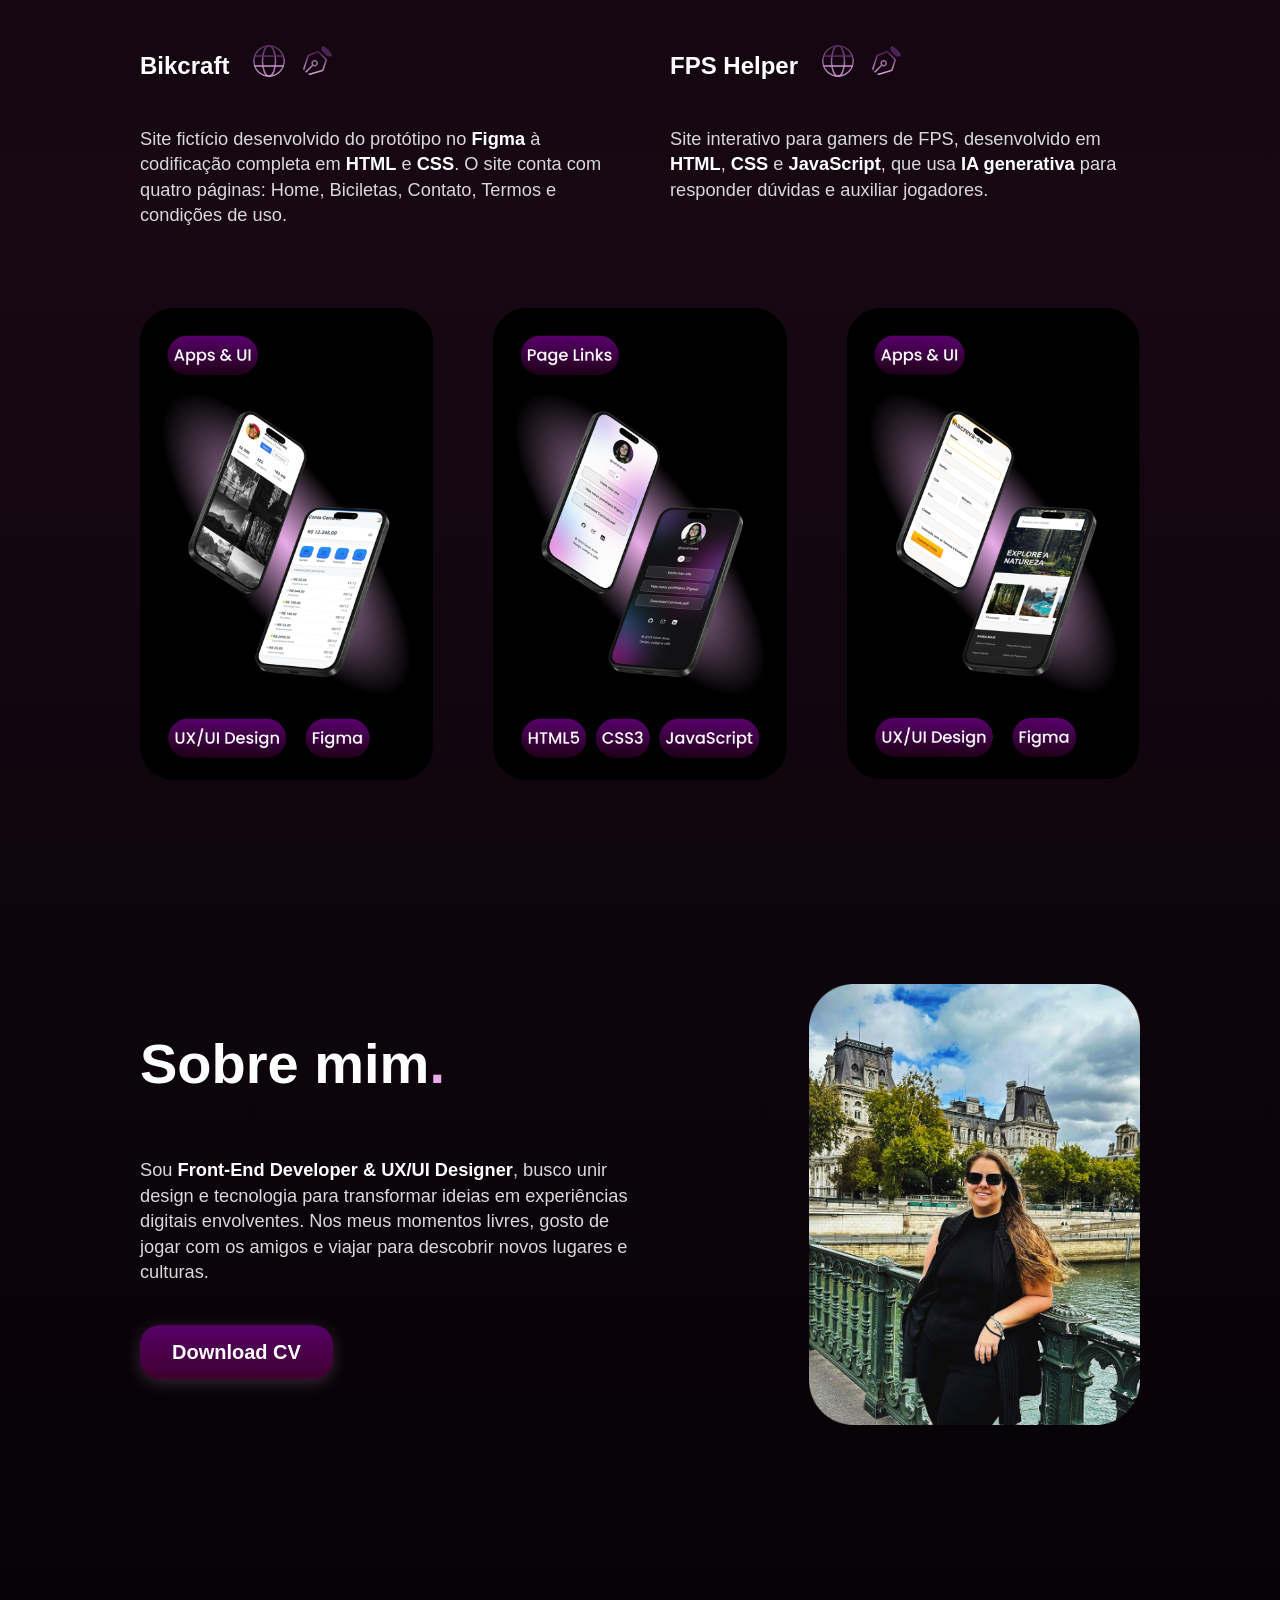
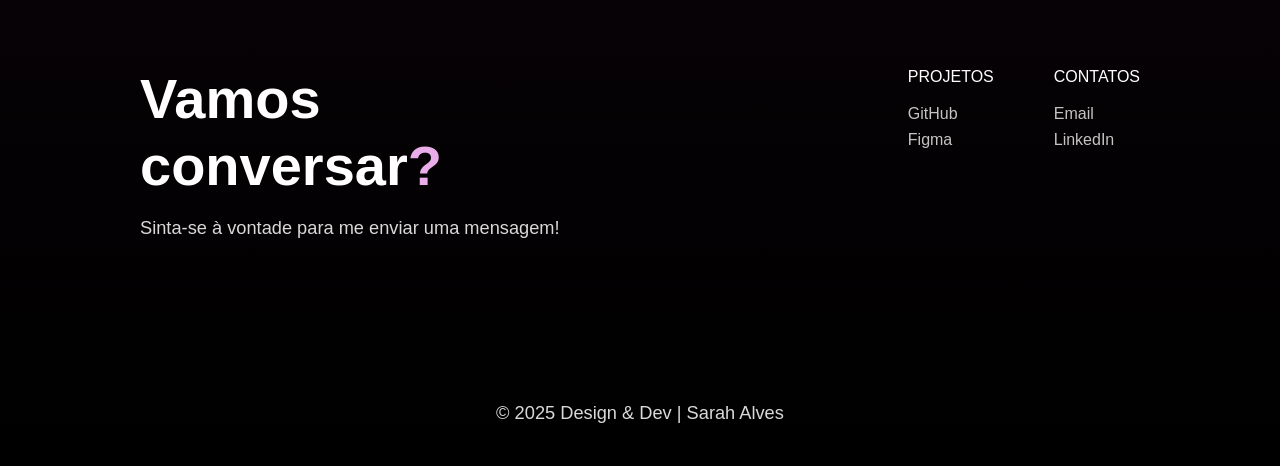
==== commit 77796dec: "atualizacao projetos" ====
--- a/index.html
+++ b/index.html
@@ -49,7 +49,7 @@
       </div>
       <div class="projeto3"> <img src="img/projeto3.jpg" alt="Projeto Bikcraft" width="640" height="360">
         <h2 class="titulo-icone"> Bikcraft <span class="icones"> <a href="https://sarahalves93.github.io/bikcraft/" target="_blank"><img src="/icons/web.svg" alt=""></a> <a href="https://www.figma.com/community/file/1524953533011559417/prototipo-site-bikcraft" target="_blank"><img src="/icons/design.svg" alt=""></a> </span> </h2>
-        <p>Site fictício desenvolvido do protótipo no <strong>Figma</strong> à codificação completa em HTML e CSS.</p>
+        <p>Site fictício desenvolvido do protótipo no <strong>Figma</strong> à codificação completa em <strong>HTML</strong> e <strong>CSS</strong>. O site conta com quatro páginas: Home, Biciletas, Contato, Termos e condições de uso.</p>
       </div>
       <div class="projeto4"> <img src="img/projeto4.jpg" alt="Projeto FPS Helper" width="640" height="360">
         <h2 class="titulo-icone"> FPS Helper <span class="icones"> <a href="https://sarahalves93.github.io/nlw/" target="_blank"><img src="/icons/web.svg" alt=""></a> <a href="https://www.figma.com/community/file/1527134193803416927/fps-helper" target="_blank"><img src="/icons/design.svg" alt=""></a> </span> </h2>
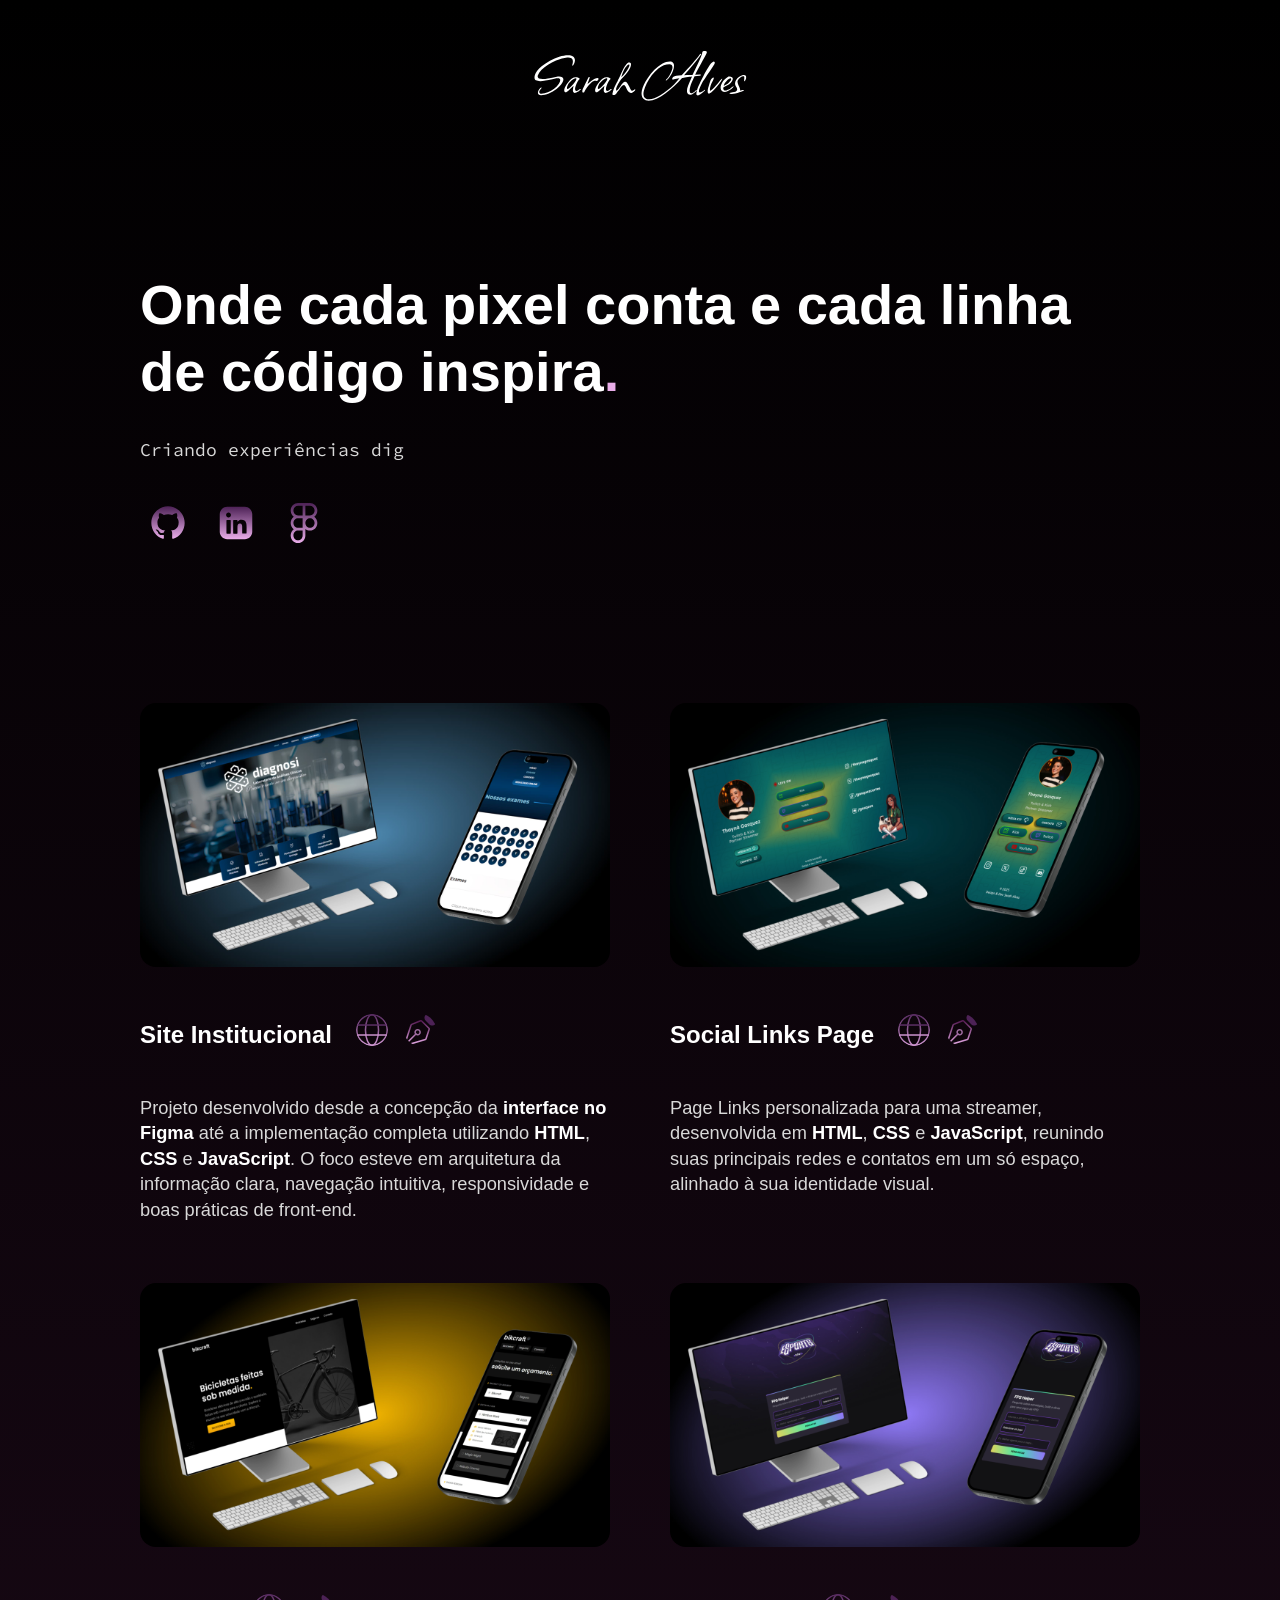
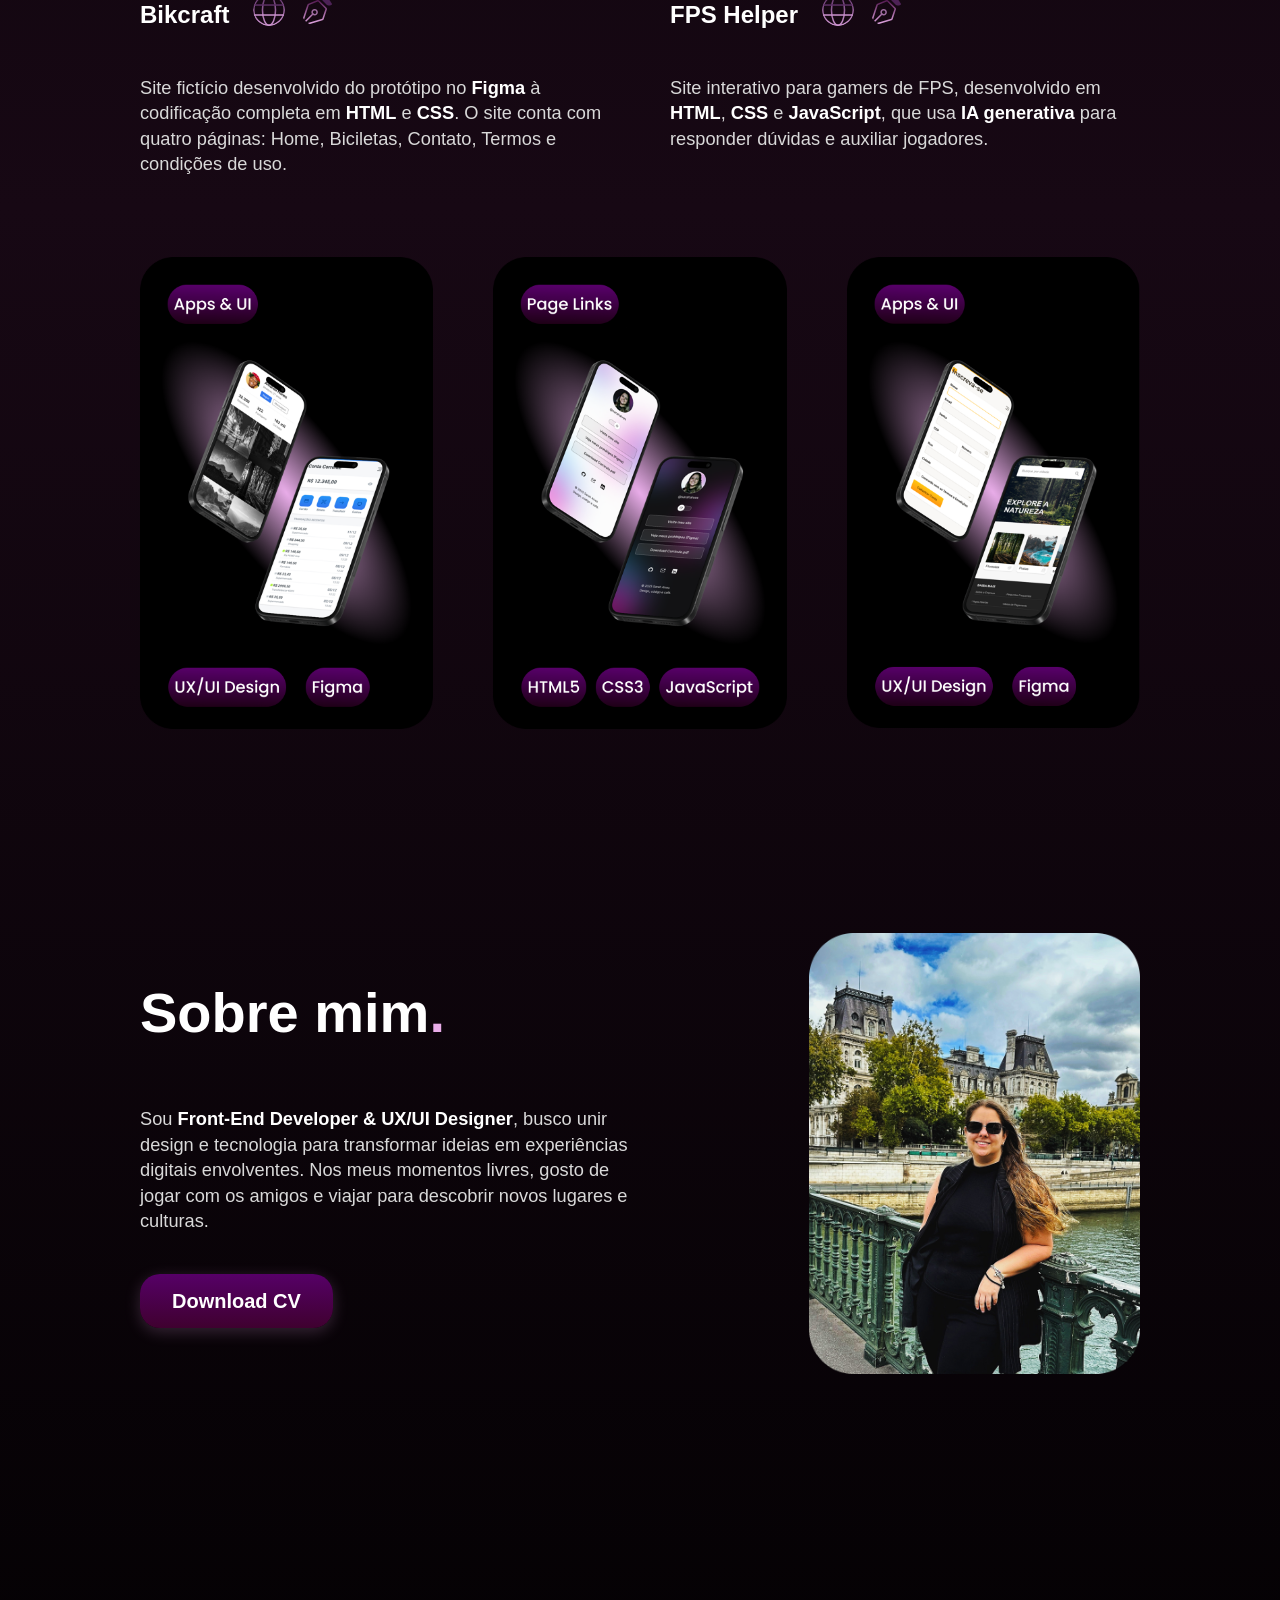
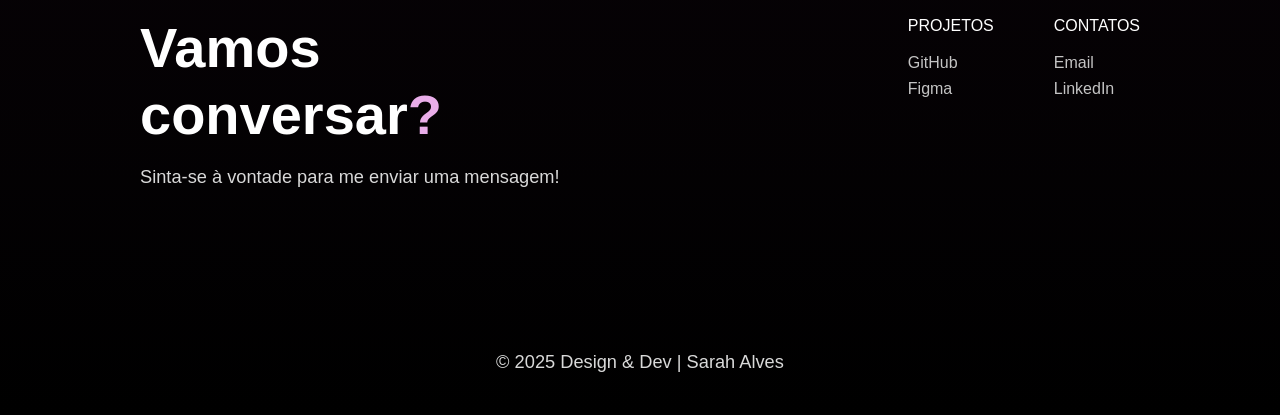
==== commit f9297172: "atualizacao projetos" ====
--- a/index.html
+++ b/index.html
@@ -41,7 +41,7 @@
     <div class="container-projeto">
       <div class="projeto1"> <img src="img/projeto1.jpg" alt="Projeto Clínica" width="640" height="360" fetchpriority="high" loading="eager" decoding="async">
         <h2 class="titulo-icone">Site Institucional<span class="icones"> <a href="https://sarahalves93.github.io/diagnosi/index.html" target="_blank"><img src="/icons/web.svg" alt=""></a> <a href="https://www.figma.com/community/file/1571594964762178795/prototipo-laboratorio" target="_blank"><img src="/icons/design.svg" alt=""></a> </span> </h2>
-        <p>Projeto desenvolvido desde a concepção da <strong>interface no Figma</strong> até a implementação completa utilizando <strong>HTML</strong>,<strong> CSS</strong> e <strong> JavaScript</strong>. O site conta com cinco páginas: Home, Exames, Contato, Termos de Uso e Política de Privacidade. O foco esteve em arquitetura da informação clara, navegação intuitiva, responsividade e boas práticas de front-end.</p>
+        <p>Projeto desenvolvido desde a concepção da <strong>interface no Figma</strong> até a implementação completa utilizando <strong>HTML</strong>,<strong> CSS</strong> e <strong> JavaScript</strong>. O foco esteve em arquitetura da informação clara, navegação intuitiva, responsividade e boas práticas de front-end.</p>
       </div>
       <div class="projeto1"> <img src="img/projeto2.jpg" alt="Projeto Social Links Page" width="640" height="360" fetchpriority="high" loading="eager" decoding="async">
         <h2 class="titulo-icone"> Social Links Page <span class="icones"> <a href="https://www.thaynagasquez.com.br" target="_blank"><img src="/icons/web.svg" alt=""></a> <a href="https://www.figma.com/community/file/1559974233819190485/social-links-page-thayna-gasquez" target="_blank"><img src="/icons/design.svg" alt=""></a> </span> </h2>
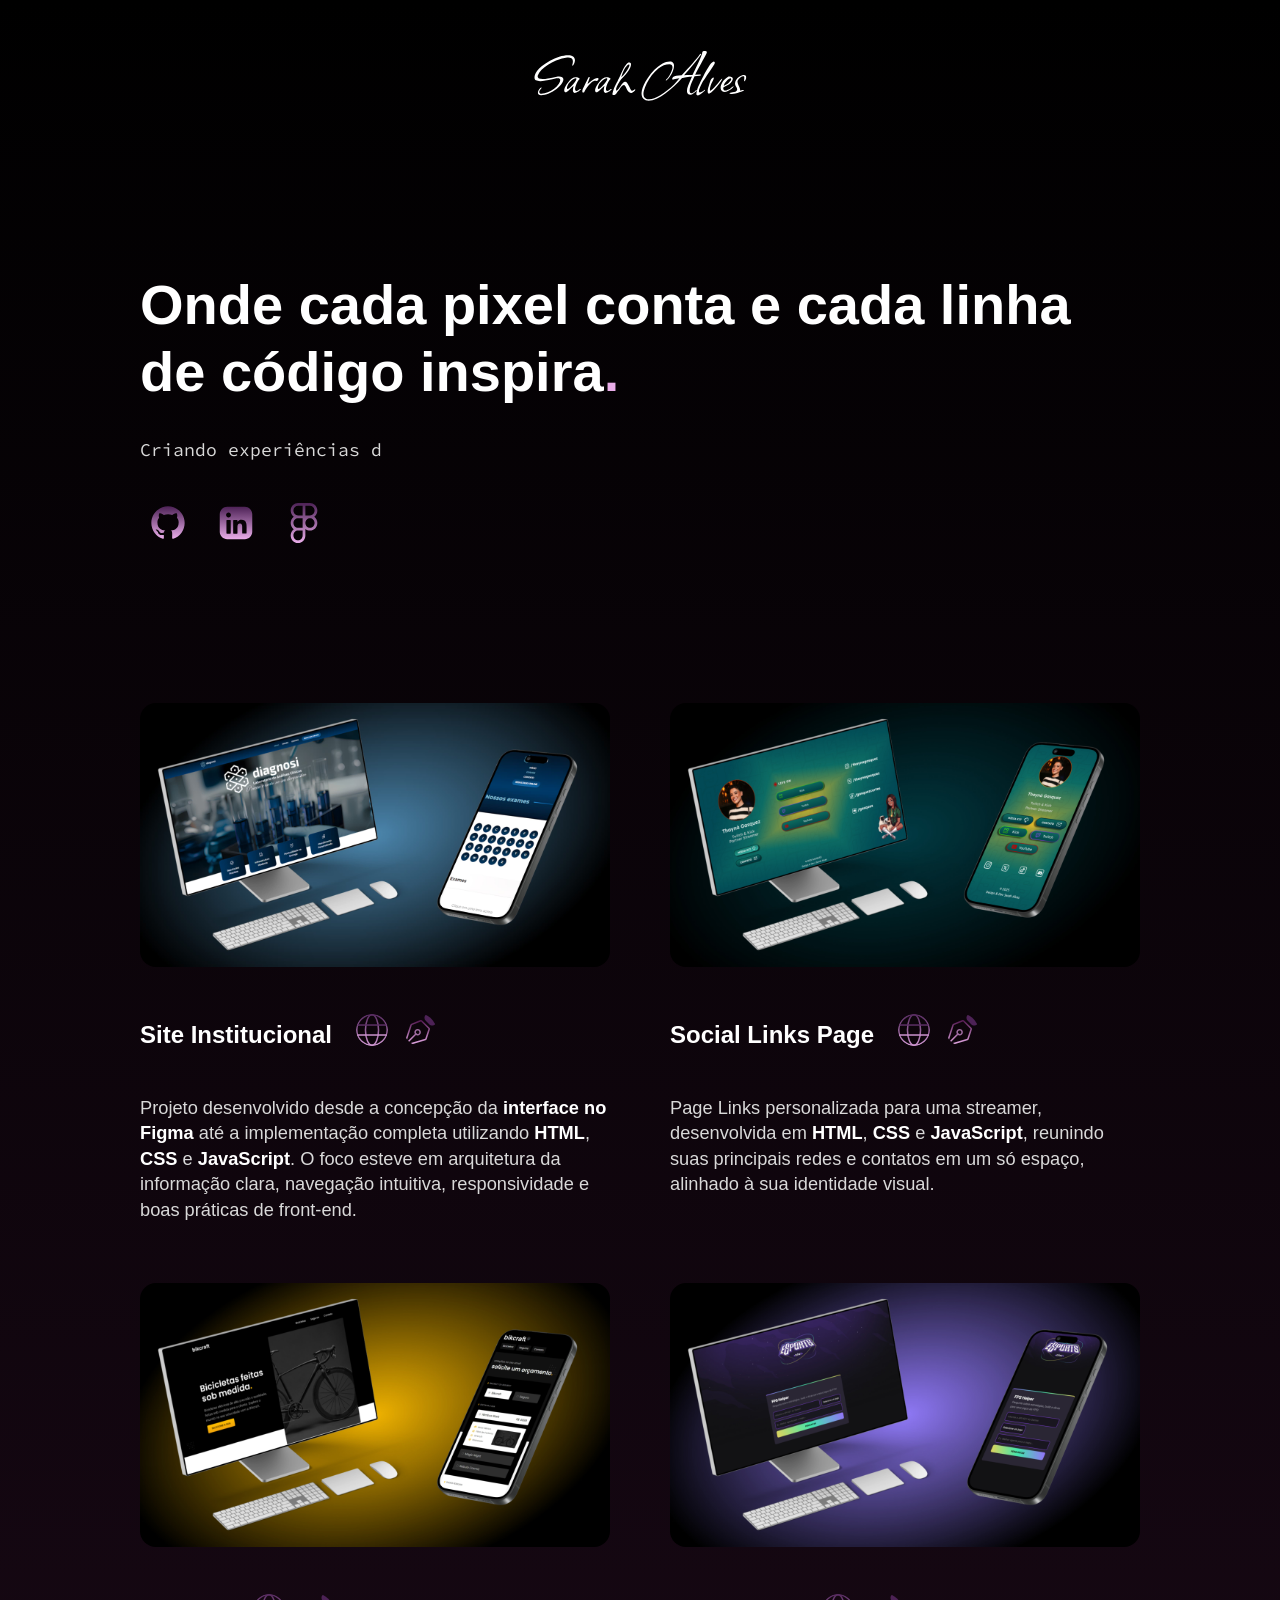
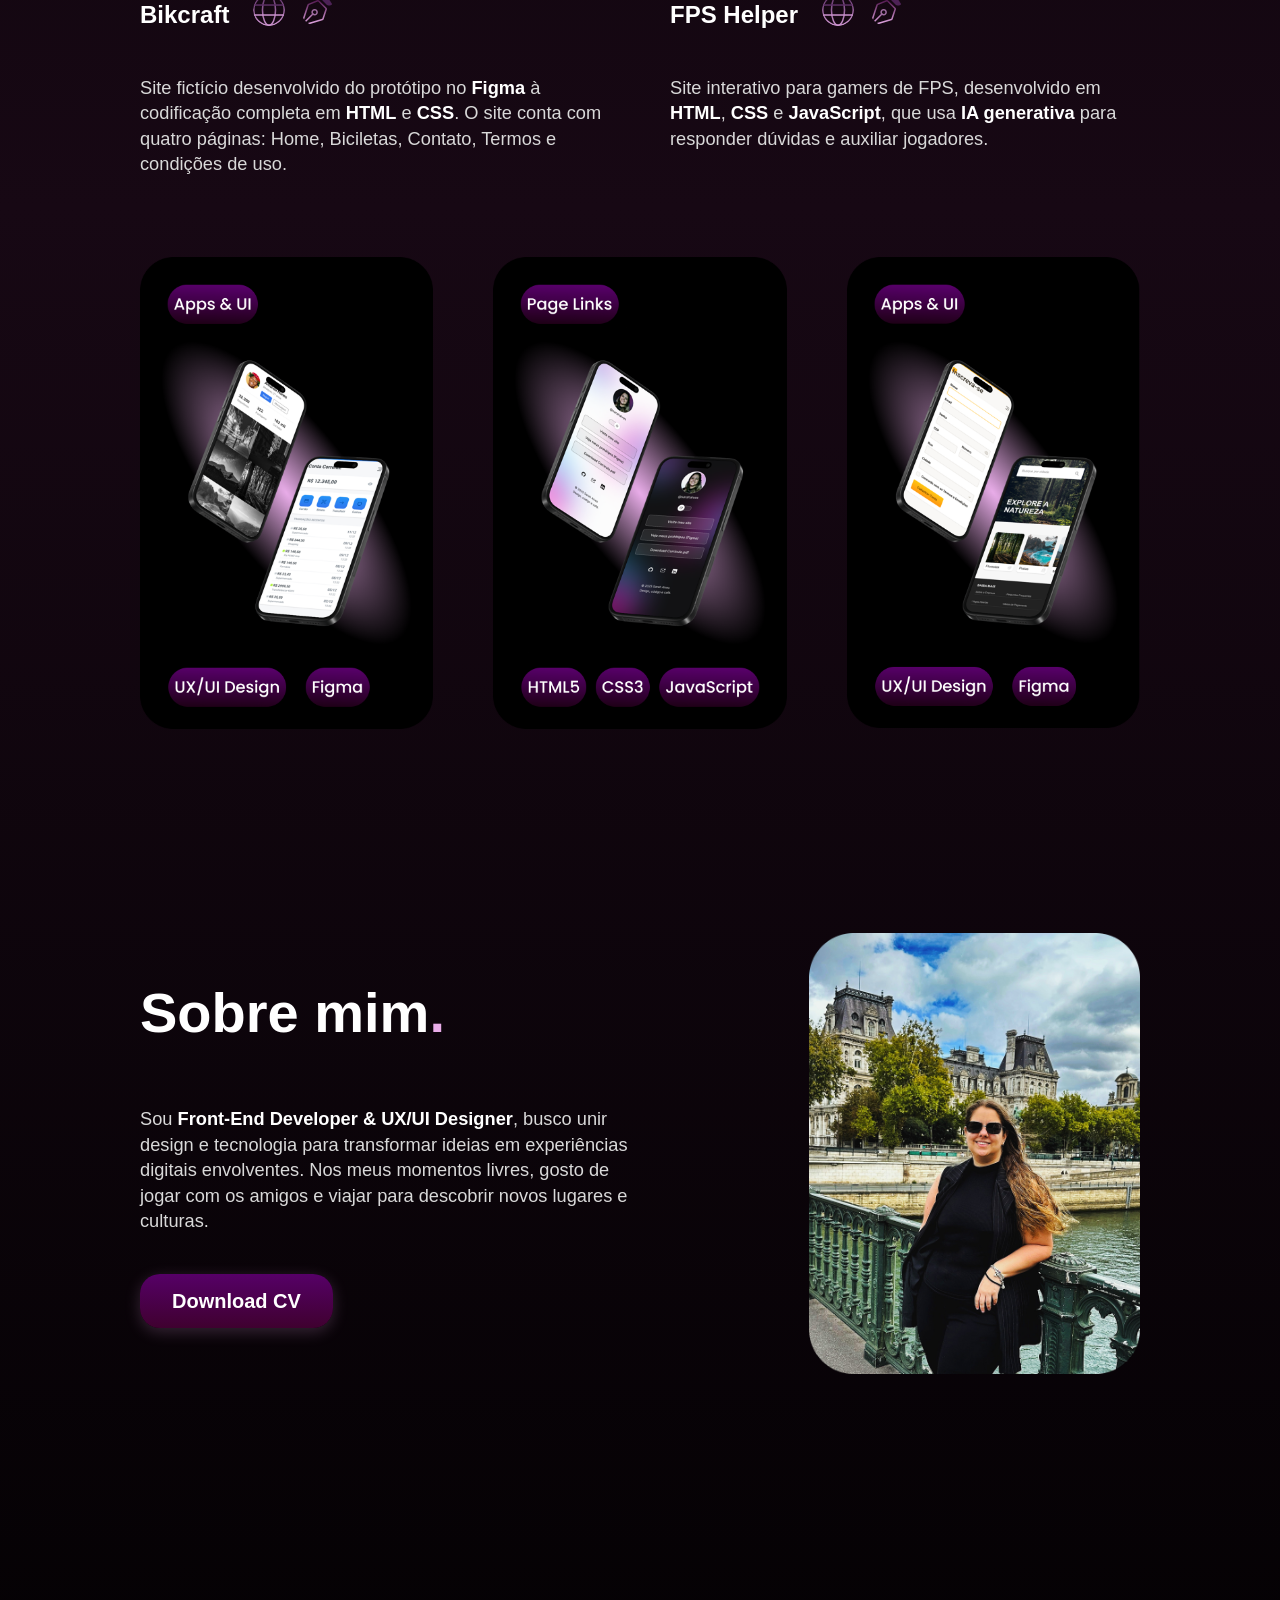
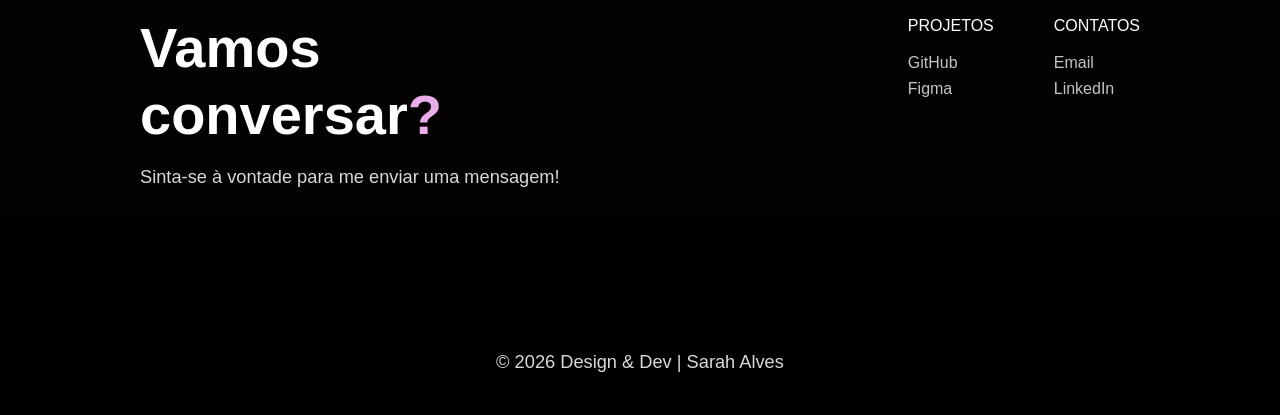
==== commit ce133e98: "Update footer copyright year to 2026 Updated the HTML structure and content for the website, includi" ====
--- a/index.html
+++ b/index.html
@@ -97,9 +97,10 @@
     </div>
   </section>
   <footer>
-    <p class="footer-copy">© 2025 Design & Dev | Sarah Alves</p>
+    <p class="footer-copy">© 2026 Design & Dev | Sarah Alves</p>
   </footer> <a href="#topo" class="voltar-topo" aria-label="Voltar ao topo"><img src="icons/topo.svg" alt="Ícone voltar ao topo" width="68" height="68"></a>
   <script src="script.js"></script>
 </body>
 
-</html>+
+</html>
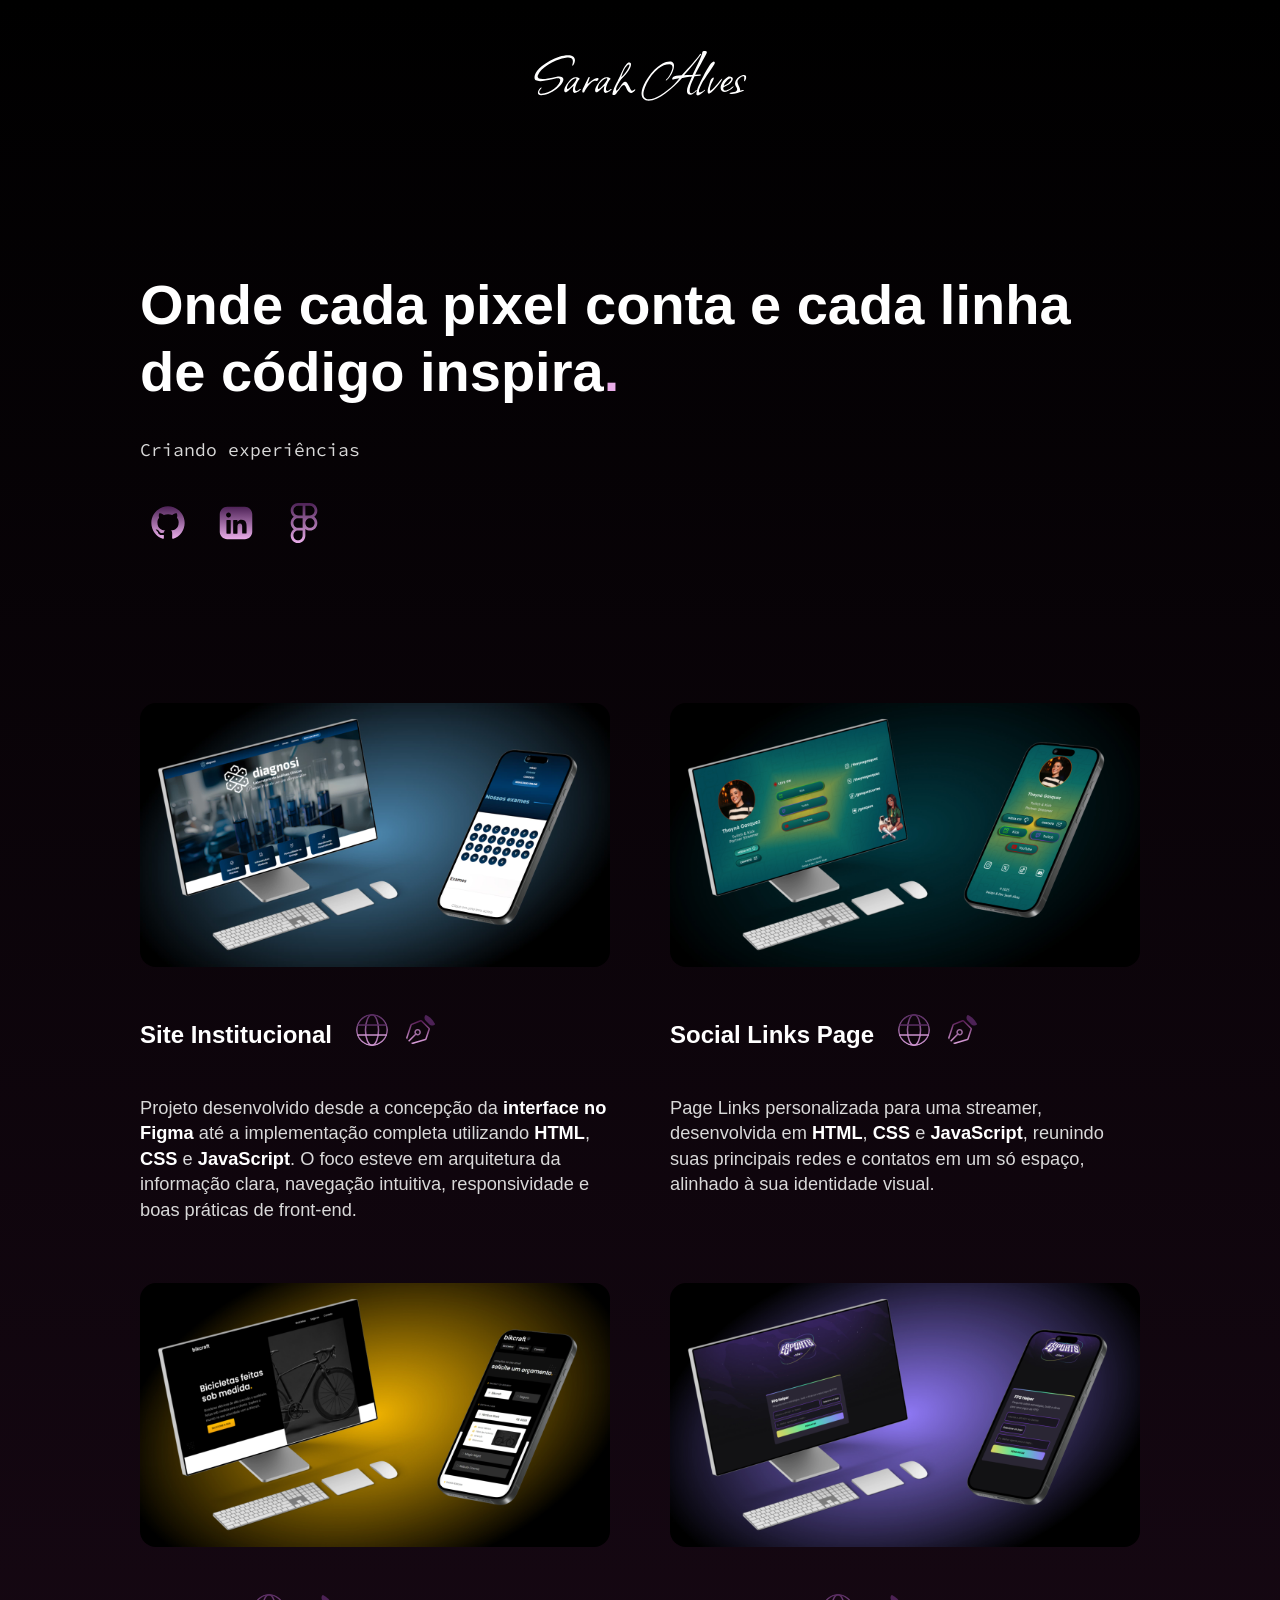
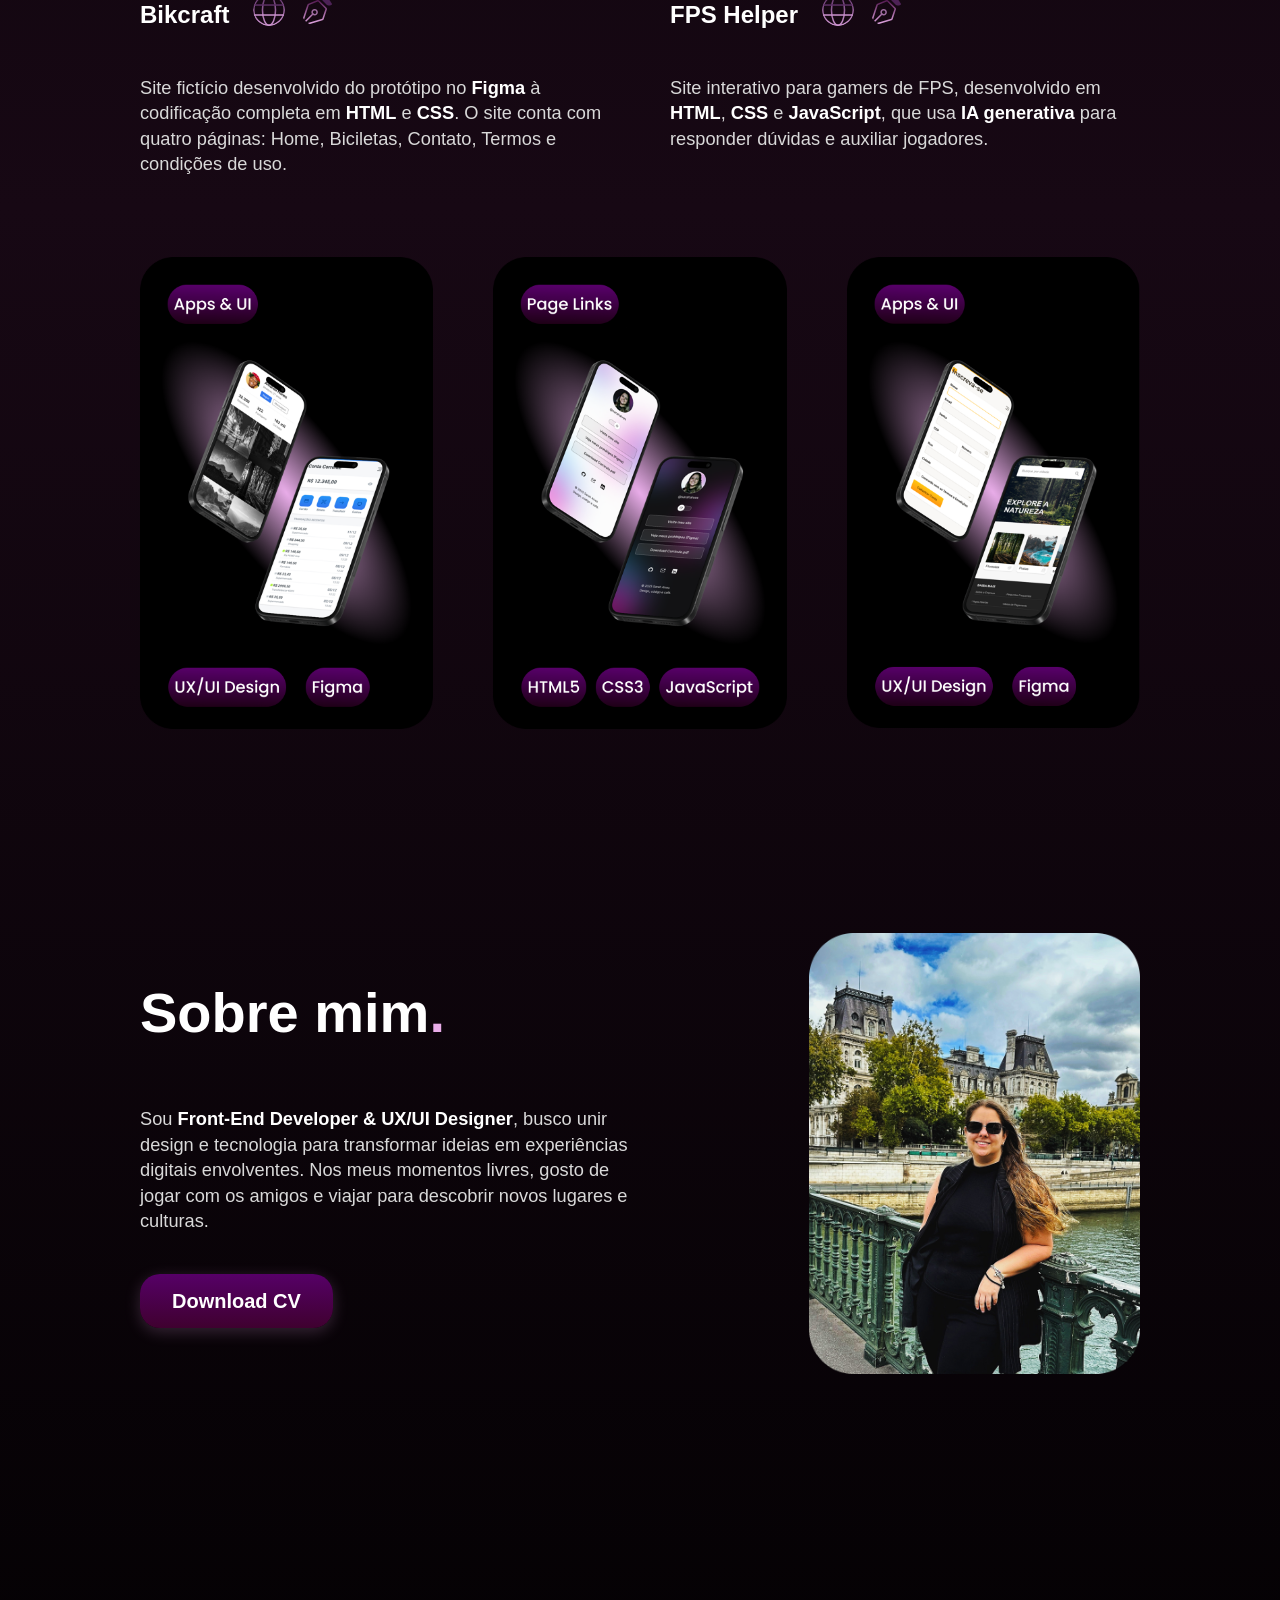
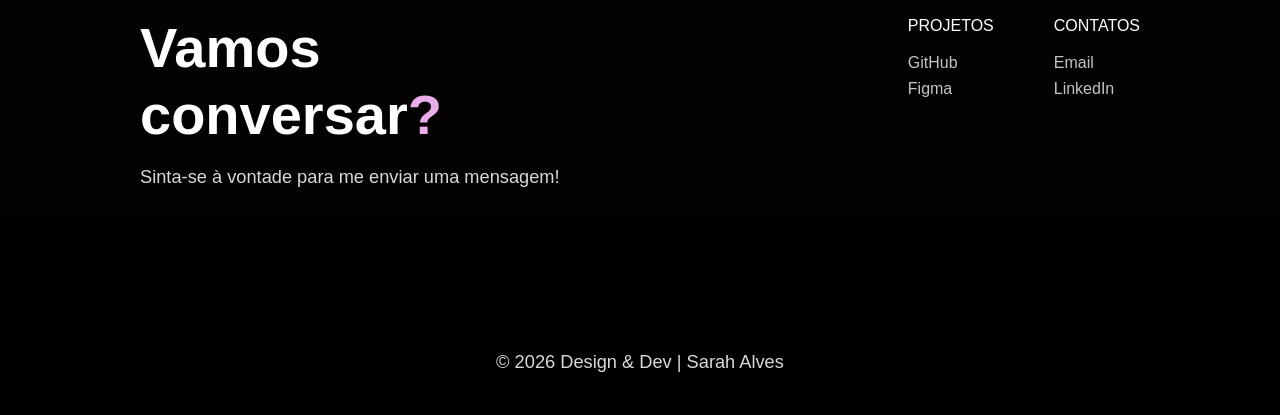
==== commit 582fcf30: "Updated link cv Updated the HTML structure and content for improved clarity and functionality." ====
--- a/index.html
+++ b/index.html
@@ -64,7 +64,8 @@
     <div class="container-sobre">
       <div class="texto-sobre">
         <h1>Sobre mim<span>.</span></h1>
-        <p>Sou <strong>Front-End Developer & UX/UI Designer</strong>, busco unir design e tecnologia para transformar ideias em experiências digitais envolventes. Nos meus momentos livres, gosto de jogar com os amigos e viajar para descobrir novos lugares e culturas.</p> <a href="https://drive.google.com/file/d/1KcEXv_Uj4Mf4kkEzjPw0vw21rRVP_d1C/view?usp=drive_link" target="_blank" class="botao">Download CV</a>
+        <p>Sou <strong>Front-End Developer & UX/UI Designer</strong>, busco unir design e tecnologia para transformar ideias em experiências digitais envolventes. Nos meus momentos livres, gosto de jogar com os amigos e viajar para descobrir novos lugares e culturas.</p> 
+        <a href="https://drive.google.com/file/d/1NOJ8W0hasTgobDgMyMadoRC4v_-Jb6lY/view?usp=sharing" target="_blank" class="botao">Download CV</a>
       </div>
       <div class="foto"> <img src="/img/fotosobre.png" alt="Foto de Sarah" width="405" height="540"> </div>
   </section>
@@ -104,3 +105,4 @@
 
 
 </html>
+
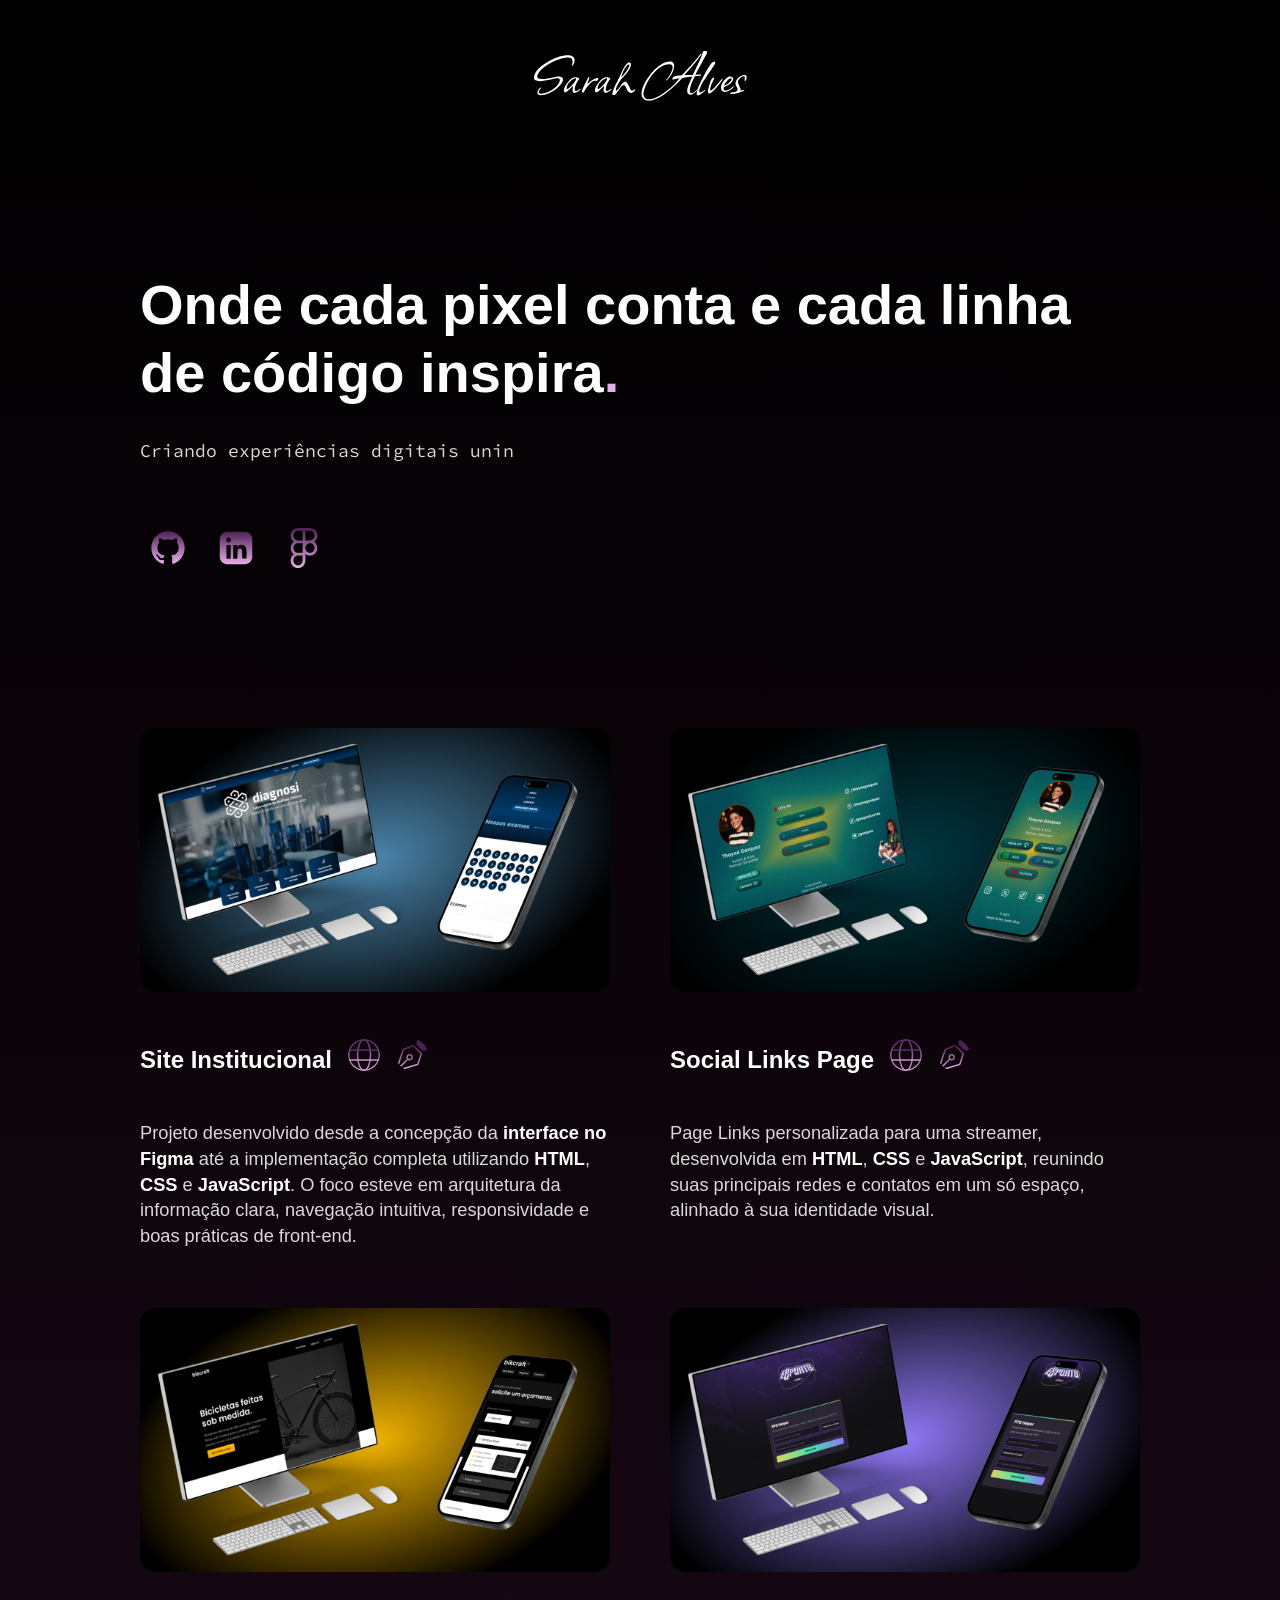
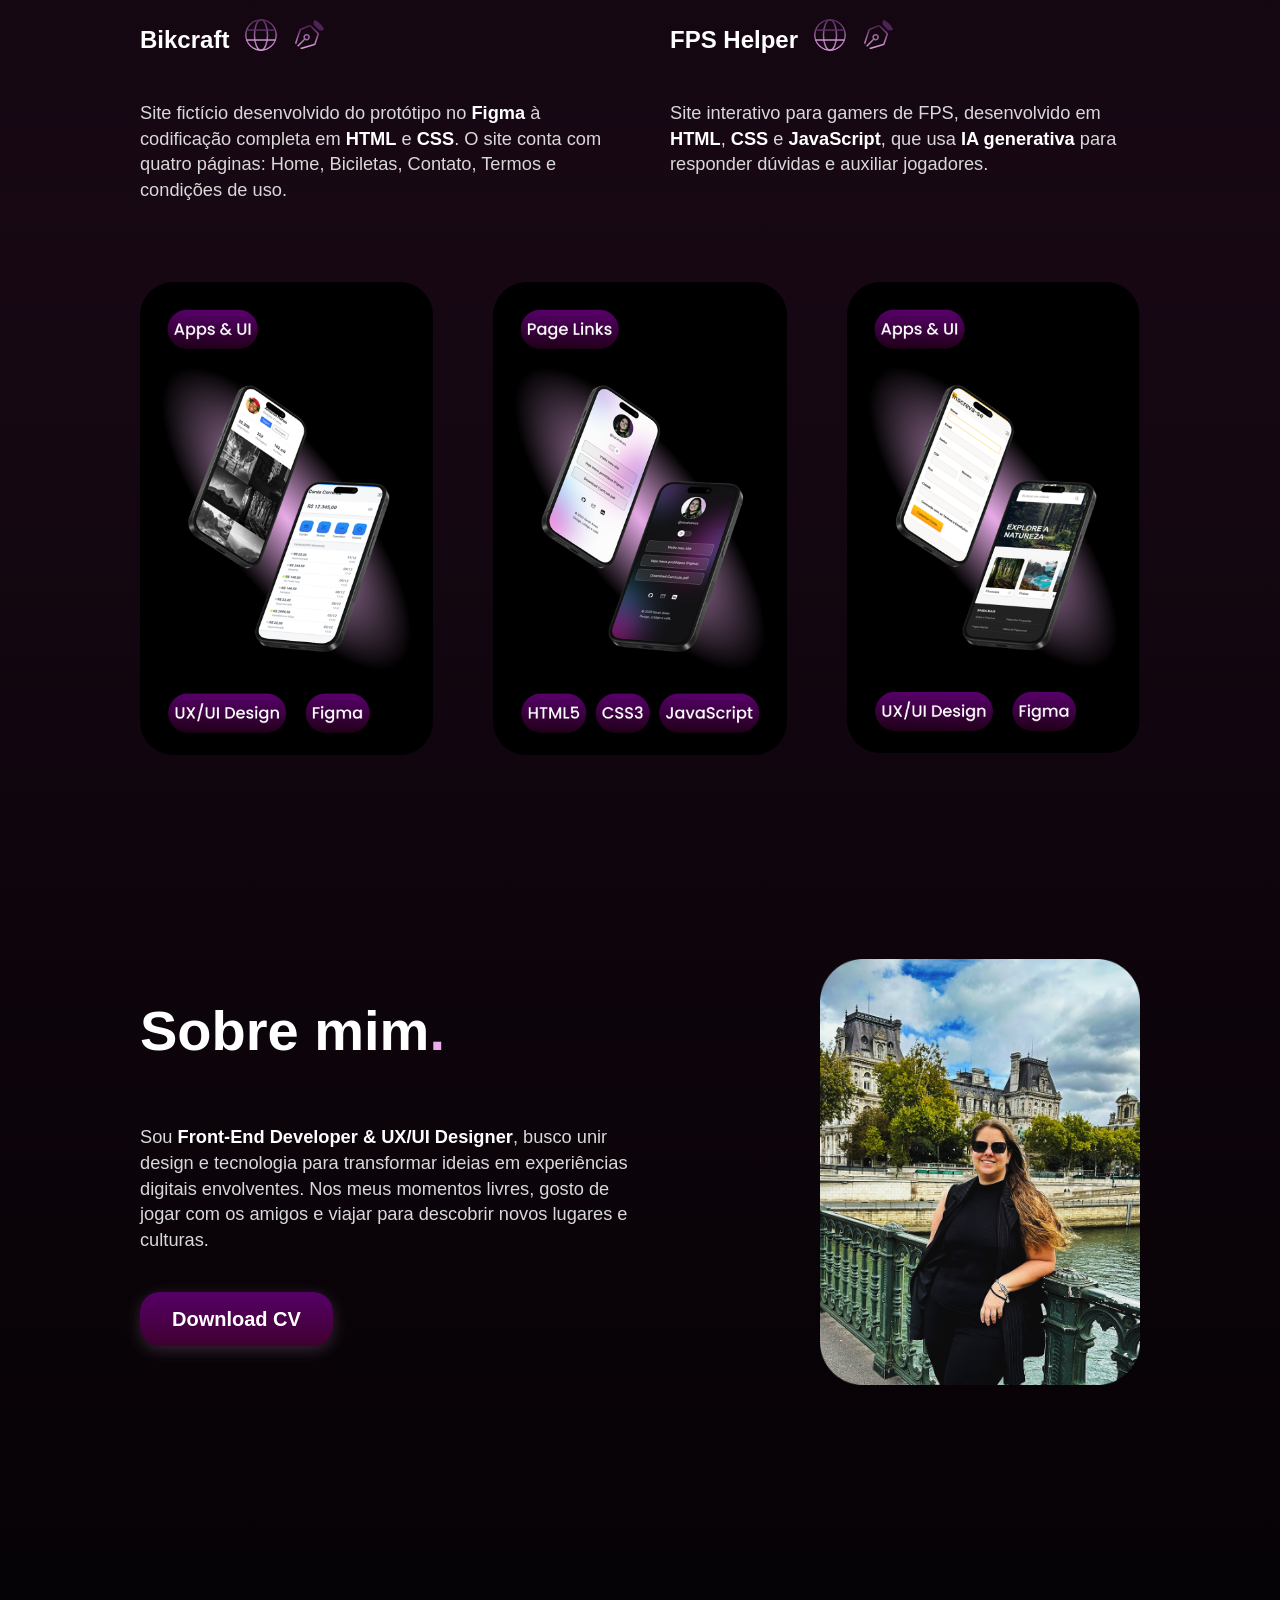
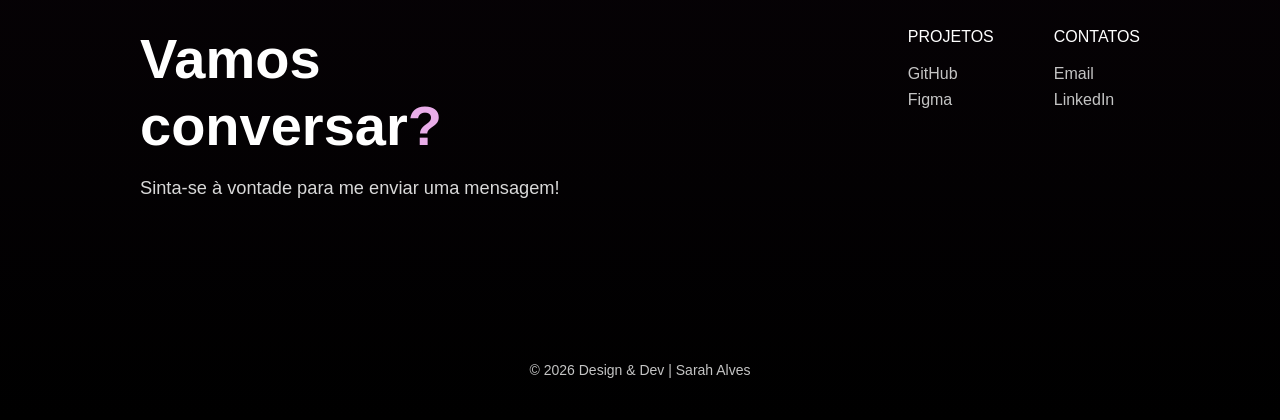
==== commit 59706ddd: "atualizaçoes" ====
--- a/index.html
+++ b/index.html
@@ -1,108 +1,107 @@
-<!DOCTYPE html>
-<html lang="pt-br">
-
-<head>
-  <meta charset="UTF-8">
-  <meta name="viewport" content="width=device-width, initial-scale=1.0">
-  <meta name="description" content="Sarah Alves | Dev & Designer">
-  <meta property="og:title" content="Sarah Alves | Dev & Designer">
-  <meta property="og:description" content="Designer e Desenvolvedora Front-End com foco em interfaces modernas e criativas.">
-  <meta property="og:image" content="https://www.sarahalves.dev.br/img/favicon.png">
-  <meta property="og:url" content="https://www.sarahalves.dev.br/">
-  <meta property="og:type" content="website">
-  <link rel="preconnect" href="https://fonts.googleapis.com">
-  <link rel="preconnect" href="https://fonts.gstatic.com" crossorigin>
-  <link href="https://fonts.googleapis.com/css2?family=Lexend+Deca:wght@100..900&family=Source+Code+Pro:ital,wght@0,200..900;1,200..900&display=swap" rel="stylesheet">
-  <title>Sarah Alves | Dev & Designer</title>
-  <link rel="icon" type="image/png" sizes="32x32" href="https://www.sarahalves.dev.br/img/favicon1.png">
-  <link rel="stylesheet" href="css/style.css">
-  <link rel="stylesheet" href="css/global.css">
-  <link rel="stylesheet" href="css/header.css">
-  <link rel="stylesheet" href="css/introducao.css">
-  <link rel="stylesheet" href="css/projetos.css">
-  <link rel="stylesheet" href="css/mobile.css">
-  <link rel="stylesheet" href="css/sobre.css">
-  <link rel="stylesheet" href="css/contato.css">
-  <link rel="stylesheet" href="css/footer.css">
-  <script async src="https://www.googletagmanager.com/gtag/js?id=G-N5RWVJ7HPK"></script>
-  <script> window.dataLayer = window.dataLayer || []; function gtag() { dataLayer.push(arguments); } gtag('js', new Date()); gtag('config', 'G-N5RWVJ7HPK'); </script>
-</head>
-
-<body> <a id="topo"></a>
-  <header class="header"> <img src="icons/logo.svg" alt="Logo Sarah Alves" class="logo" width="214" height="71"> </header>
-  <section class="introducao">
-    <div class="container-intro">
-      <h1>Onde cada pixel conta e cada linha de código inspira<span>.</span></h1>
-      <p id="subtitle">Criando experiências digitais unindo tecnologia, design e criatividade.</p>
-      <div id="icons-intro"> <a href="https://github.com/sarahalves93" target="_blank"><img src="/icons/github.svg" alt="Logo GitHub" width="40px" height="40px"></a> <a href="https://www.linkedin.com/in/sarahmalves/" target="_blank"><img src="/icons/linkedin.svg" alt="Logo LinkedIn" width="40px" height="40px"></a> <a href="https://www.figma.com/@sarahalves93" target="_blank"><img src="/icons/figma.svg" alt="Logo Figma" width="40px" height="40px"></a> </div>
-    </div>
-  </section>
-  <section class="projetos">
-    <div class="container-projeto">
-      <div class="projeto1"> <img src="img/projeto1.jpg" alt="Projeto Clínica" width="640" height="360" fetchpriority="high" loading="eager" decoding="async">
-        <h2 class="titulo-icone">Site Institucional<span class="icones"> <a href="https://sarahalves93.github.io/diagnosi/index.html" target="_blank"><img src="/icons/web.svg" alt=""></a> <a href="https://www.figma.com/community/file/1571594964762178795/prototipo-laboratorio" target="_blank"><img src="/icons/design.svg" alt=""></a> </span> </h2>
-        <p>Projeto desenvolvido desde a concepção da <strong>interface no Figma</strong> até a implementação completa utilizando <strong>HTML</strong>,<strong> CSS</strong> e <strong> JavaScript</strong>. O foco esteve em arquitetura da informação clara, navegação intuitiva, responsividade e boas práticas de front-end.</p>
-      </div>
-      <div class="projeto1"> <img src="img/projeto2.jpg" alt="Projeto Social Links Page" width="640" height="360" fetchpriority="high" loading="eager" decoding="async">
-        <h2 class="titulo-icone"> Social Links Page <span class="icones"> <a href="https://www.thaynagasquez.com.br" target="_blank"><img src="/icons/web.svg" alt=""></a> <a href="https://www.figma.com/community/file/1559974233819190485/social-links-page-thayna-gasquez" target="_blank"><img src="/icons/design.svg" alt=""></a> </span> </h2>
-        <p>Page Links personalizada para uma streamer, desenvolvida em <strong>HTML</strong>, <strong>CSS</strong> e <strong>JavaScript</strong>, reunindo suas principais redes e contatos em um só espaço, alinhado à sua identidade visual.</p>
-      </div>
-      <div class="projeto3"> <img src="img/projeto3.jpg" alt="Projeto Bikcraft" width="640" height="360">
-        <h2 class="titulo-icone"> Bikcraft <span class="icones"> <a href="https://sarahalves93.github.io/bikcraft/" target="_blank"><img src="/icons/web.svg" alt=""></a> <a href="https://www.figma.com/community/file/1524953533011559417/prototipo-site-bikcraft" target="_blank"><img src="/icons/design.svg" alt=""></a> </span> </h2>
-        <p>Site fictício desenvolvido do protótipo no <strong>Figma</strong> à codificação completa em <strong>HTML</strong> e <strong>CSS</strong>. O site conta com quatro páginas: Home, Biciletas, Contato, Termos e condições de uso.</p>
-      </div>
-      <div class="projeto4"> <img src="img/projeto4.jpg" alt="Projeto FPS Helper" width="640" height="360">
-        <h2 class="titulo-icone"> FPS Helper <span class="icones"> <a href="https://sarahalves93.github.io/nlw/" target="_blank"><img src="/icons/web.svg" alt=""></a> <a href="https://www.figma.com/community/file/1527134193803416927/fps-helper" target="_blank"><img src="/icons/design.svg" alt=""></a> </span> </h2>
-        <p>Site interativo para gamers de FPS, desenvolvido em <strong>HTML</strong>, <strong>CSS</strong> e <strong>JavaScript</strong>, que usa <strong>IA generativa</strong> para responder dúvidas e auxiliar jogadores.</p>
-      </div>
-    </div>
-  </section>
-  <section class="mobile">
-    <div class="container-mobile"> <a href="https://www.figma.com/community/file/1525366887731871025/interfaces-mobile" target="_blank"><img src="/img/mobile1.png" alt="Projeto Mobile" width="435" height="700"></a> <a href="https://sarahalves93.github.io/devlinks/" target="_blank"><img src="/img/mobile2.png" alt="Projeto Mobile" width="435" height="700"></a> <a href="https://www.figma.com/community/file/1525366887731871025/interfaces-mobile" target="_blank"><img src="/img/mobile3.png" alt="Projeto Mobile" width="435" height="700"></a> </div>
-  </section>
-  <section class=" sobre">
-    <div class="container-sobre">
-      <div class="texto-sobre">
-        <h1>Sobre mim<span>.</span></h1>
-        <p>Sou <strong>Front-End Developer & UX/UI Designer</strong>, busco unir design e tecnologia para transformar ideias em experiências digitais envolventes. Nos meus momentos livres, gosto de jogar com os amigos e viajar para descobrir novos lugares e culturas.</p> 
-        <a href="https://drive.google.com/file/d/1NOJ8W0hasTgobDgMyMadoRC4v_-Jb6lY/view?usp=sharing" target="_blank" class="botao">Download CV</a>
-      </div>
-      <div class="foto"> <img src="/img/fotosobre.png" alt="Foto de Sarah" width="405" height="540"> </div>
-  </section>
-  <section class="contato">
-    <div class="container-contato">
-      <div class="contato-texto">
-        <h1>Vamos conversar<span>?</span></h1>
-        <p>Sinta-se à vontade para me enviar uma mensagem!</p>
-      </div>
-      <div class="contato-links">
-        <div class="projetos-links">
-          <h3>PROJETOS</h3>
-          <nav>
-            <ul>
-              <li><a href="https://github.com/sarahalves93" target="_blank">GitHub</a></li>
-              <li><a href="https://www.figma.com/@sarahalves93" target="_blank">Figma</a></li>
-            </ul>
-          </nav>
-        </div>
-        <div class="contatos-links">
-          <h3>CONTATOS</h3>
-          <nav>
-            <ul>
-              <li><a href="mailto:sarahmalves@live.com" target="_blank">Email</a></li>
-              <li><a href="https://www.linkedin.com/in/sarahmalves/" target="_blank">LinkedIn</a></li>
-            </ul>
-          </nav>
-        </div>
-      </div>
-    </div>
-  </section>
-  <footer>
-    <p class="footer-copy">© 2026 Design & Dev | Sarah Alves</p>
-  </footer> <a href="#topo" class="voltar-topo" aria-label="Voltar ao topo"><img src="icons/topo.svg" alt="Ícone voltar ao topo" width="68" height="68"></a>
-  <script src="script.js"></script>
-</body>
-
-
-</html>
-
+<!DOCTYPE html>
+<html lang="pt-br">
+
+<head>
+  <meta charset="UTF-8">
+  <meta name="viewport" content="width=device-width, initial-scale=1.0">
+  <meta name="description" content="Portfólio de Sarah Alves — Desenvolvedora Front-End e UX/UI Designer criando experiências digitais com foco em interfaces modernas, criativas e responsivas.">
+  <meta property="og:title" content="Sarah Alves | Dev & Designer">
+  <meta property="og:description" content="Desenvolvedora Front-End e UX/UI Designer com foco em interfaces modernas, criativas e responsivas.">
+  <meta property="og:image" content="https://www.sarahalves.dev.br/img/fotosobre.png">
+  <meta property="og:url" content="https://www.sarahalves.dev.br/">
+  <meta property="og:type" content="website">
+  <link rel="preconnect" href="https://fonts.googleapis.com">
+  <link rel="preconnect" href="https://fonts.gstatic.com" crossorigin>
+  <link href="https://fonts.googleapis.com/css2?family=Lexend+Deca:wght@100..900&family=Source+Code+Pro:ital,wght@0,200..900;1,200..900&display=swap" rel="stylesheet">
+  <title>Sarah Alves | Dev & Designer</title>
+  <link rel="icon" type="image/svg+xml" href="icons/favicon.svg">
+  <link rel="stylesheet" href="css/global.css">
+  <link rel="stylesheet" href="css/header.css">
+  <link rel="stylesheet" href="css/introducao.css">
+  <link rel="stylesheet" href="css/projetos.css">
+  <link rel="stylesheet" href="css/mobile.css">
+  <link rel="stylesheet" href="css/sobre.css">
+  <link rel="stylesheet" href="css/contato.css">
+  <link rel="stylesheet" href="css/footer.css">
+  <script async src="https://www.googletagmanager.com/gtag/js?id=G-N5RWVJ7HPK"></script>
+  <script> window.dataLayer = window.dataLayer || []; function gtag() { dataLayer.push(arguments); } gtag('js', new Date()); gtag('config', 'G-N5RWVJ7HPK'); </script>
+</head>
+
+<body id="topo">
+  <header class="header"> <img src="icons/logo.svg" alt="Logo Sarah Alves" class="logo" width="214" height="71"> </header>
+  <section class="introducao">
+    <div class="container-intro">
+      <h1>Onde cada pixel conta e cada linha de código inspira<span>.</span></h1>
+      <p id="subtitle" aria-label="Criando experiências digitais unindo tecnologia, design e criatividade.">Criando experiências digitais unindo tecnologia, design e criatividade.</p>
+      <div id="icons-intro"> <a href="https://github.com/sarahalves93" target="_blank" rel="noopener noreferrer"><img src="icons/github.svg" alt="Logo GitHub" width="40" height="40"></a> <a href="https://www.linkedin.com/in/sarahmalves/" target="_blank" rel="noopener noreferrer"><img src="icons/linkedin.svg" alt="Logo LinkedIn" width="40" height="40"></a> <a href="https://www.figma.com/@sarahalves93" target="_blank" rel="noopener noreferrer"><img src="icons/figma.svg" alt="Logo Figma" width="40" height="40"></a> </div>
+    </div>
+  </section>
+  <section class="projetos">
+    <div class="container-projeto">
+      <div class="projeto-card"> <img src="img/projeto1.jpg" alt="Projeto Clínica" width="640" height="360" fetchpriority="high" loading="eager" decoding="async">
+        <h2 class="titulo-icone">Site Institucional<span class="icones"> <a href="https://sarahalves93.github.io/diagnosi/index.html" target="_blank" rel="noopener noreferrer"><img src="icons/web.svg" alt="Ver site"></a> <a href="https://www.figma.com/community/file/1571594964762178795/prototipo-laboratorio" target="_blank" rel="noopener noreferrer"><img src="icons/design.svg" alt="Ver design"></a> </span> </h2>
+        <p>Projeto desenvolvido desde a concepção da <strong>interface no Figma</strong> até a implementação completa utilizando <strong>HTML</strong>,<strong> CSS</strong> e <strong> JavaScript</strong>. O foco esteve em arquitetura da informação clara, navegação intuitiva, responsividade e boas práticas de front-end.</p>
+      </div>
+      <div class="projeto-card"> <img src="img/projeto2.jpg" alt="Projeto Social Links Page" width="640" height="360" fetchpriority="high" loading="eager" decoding="async">
+        <h2 class="titulo-icone"> Social Links Page <span class="icones"> <a href="https://www.thaynagasquez.com.br" target="_blank" rel="noopener noreferrer"><img src="icons/web.svg" alt="Ver site"></a> <a href="https://www.figma.com/community/file/1559974233819190485/social-links-page-thayna-gasquez" target="_blank" rel="noopener noreferrer"><img src="icons/design.svg" alt="Ver design"></a> </span> </h2>
+        <p>Page Links personalizada para uma streamer, desenvolvida em <strong>HTML</strong>, <strong>CSS</strong> e <strong>JavaScript</strong>, reunindo suas principais redes e contatos em um só espaço, alinhado à sua identidade visual.</p>
+      </div>
+      <div class="projeto-card"> <img src="img/projeto3.jpg" alt="Projeto Bikcraft" width="640" height="360" loading="lazy">
+        <h2 class="titulo-icone"> Bikcraft <span class="icones"> <a href="https://sarahalves93.github.io/bikcraft/" target="_blank" rel="noopener noreferrer"><img src="icons/web.svg" alt="Ver site"></a> <a href="https://www.figma.com/community/file/1524953533011559417/prototipo-site-bikcraft" target="_blank" rel="noopener noreferrer"><img src="icons/design.svg" alt="Ver design"></a> </span> </h2>
+        <p>Site fictício desenvolvido do protótipo no <strong>Figma</strong> à codificação completa em <strong>HTML</strong> e <strong>CSS</strong>. O site conta com quatro páginas: Home, Biciletas, Contato, Termos e condições de uso.</p>
+      </div>
+      <div class="projeto-card"> <img src="img/projeto4.jpg" alt="Projeto FPS Helper" width="640" height="360" loading="lazy">
+        <h2 class="titulo-icone"> FPS Helper <span class="icones"> <a href="https://sarahalves93.github.io/nlw/" target="_blank" rel="noopener noreferrer"><img src="icons/web.svg" alt="Ver site"></a> <a href="https://www.figma.com/community/file/1527134193803416927/fps-helper" target="_blank" rel="noopener noreferrer"><img src="icons/design.svg" alt="Ver design"></a> </span> </h2>
+        <p>Site interativo para gamers de FPS, desenvolvido em <strong>HTML</strong>, <strong>CSS</strong> e <strong>JavaScript</strong>, que usa <strong>IA generativa</strong> para responder dúvidas e auxiliar jogadores.</p>
+      </div>
+    </div>
+  </section>
+  <section class="mobile">
+    <div class="container-mobile"> <a href="https://www.figma.com/community/file/1525366887731871025/interfaces-mobile" target="_blank" rel="noopener noreferrer"><img src="img/mobile1.png" alt="Interface mobile - App design" width="435" height="700" loading="lazy"></a> <a href="https://sarahalves93.github.io/devlinks/" target="_blank" rel="noopener noreferrer"><img src="img/mobile2.png" alt="Interface mobile - DevLinks" width="435" height="700" loading="lazy"></a> <a href="https://www.figma.com/community/file/1525366887731871025/interfaces-mobile" target="_blank" rel="noopener noreferrer"><img src="img/mobile3.png" alt="Interface mobile - App design" width="435" height="700" loading="lazy"></a> </div>
+  </section>
+  <section class="sobre">
+    <div class="container-sobre">
+      <div class="texto-sobre">
+        <h1>Sobre mim<span>.</span></h1>
+        <p>Sou <strong>Front-End Developer & UX/UI Designer</strong>, busco unir design e tecnologia para transformar ideias em experiências digitais envolventes. Nos meus momentos livres, gosto de jogar com os amigos e viajar para descobrir novos lugares e culturas.</p>
+        <a href="https://drive.google.com/file/d/1NOJ8W0hasTgobDgMyMadoRC4v_-Jb6lY/view?usp=sharing" target="_blank" rel="noopener noreferrer" class="botao">Download CV</a>
+      </div>
+      <div class="foto"> <img src="img/fotosobre.png" alt="Foto de Sarah" width="405" height="540" loading="lazy"> </div>
+    </div>
+  </section>
+  <section class="contato">
+    <div class="container-contato">
+      <div class="contato-texto">
+        <h1>Vamos conversar<span>?</span></h1>
+        <p>Sinta-se à vontade para me enviar uma mensagem!</p>
+      </div>
+      <div class="contato-links">
+        <div class="projetos-links">
+          <h3>PROJETOS</h3>
+          <nav>
+            <ul>
+              <li><a href="https://github.com/sarahalves93" target="_blank" rel="noopener noreferrer">GitHub</a></li>
+              <li><a href="https://www.figma.com/@sarahalves93" target="_blank" rel="noopener noreferrer">Figma</a></li>
+            </ul>
+          </nav>
+        </div>
+        <div class="contatos-links">
+          <h3>CONTATOS</h3>
+          <nav>
+            <ul>
+              <li><a href="mailto:sarahmalves@live.com">Email</a></li>
+              <li><a href="https://www.linkedin.com/in/sarahmalves/" target="_blank" rel="noopener noreferrer">LinkedIn</a></li>
+            </ul>
+          </nav>
+        </div>
+      </div>
+    </div>
+  </section>
+  <footer>
+    <p class="footer-copy">&copy; 2026 Design & Dev | Sarah Alves</p>
+  </footer>
+  <a href="#topo" class="voltar-topo" aria-label="Voltar ao topo"><img src="icons/topo.svg" alt="" width="68" height="68"></a>
+  <script src="script.js"></script>
+</body>
+
+</html>
--- a/css/global.css
+++ b/css/global.css
@@ -1,86 +1,80 @@
-html {
-  font-family: "Poppins", sans-serif;
-  background-color: #000000;
-  background: linear-gradient(180deg, #000000, #170814, #000000);
-  font-family: "Poppins", sans-serif;
-}
-.voltar-topo {
-  position: fixed;
-  bottom: 30px;
-  right: 30px;
-  transform: translateY(20px);
-  transition: opacity 0.4s ease, transform 0.4s ease;
-  z-index: 1000;
-  cursor: pointer;
-  opacity: 0;
-  transform: scale(0.8);
-  transition: opacity 0.4s ease, transform 0.4s ease;
-}
-
-.voltar-topo.ativo {
-  opacity: 1;
-  transform: translateY(0);
-}
-
-.voltar-topo:hover {
-  transform: translateY(-4px) scale(1.05);
-  transition: transform 0.3s ease;
-}
-.voltar-topo svg,
-.voltar-topo img {
-  width: 48px;
-  height: 48px;
-}
-body {
-  margin: 0;
-}
-h1,
-h2,
-h3,
-p {
-  margin: 0px;
-}
-h1 {
-  font-weight: 600;
-  font-size: clamp(2rem, 4vw + 1rem, 3.5rem);
-  line-height: 1.2;
-  color: white;
-}
-h1 span {
-  color: #e9ade9;
-}
-h2 {
-  font-weight: 600;
-  font-size: clamp(1.3rem, 2vw + 0.5rem, 1.5rem);
-  line-height: 1.25;
-  color: white;
-}
-h3 {
-  font-weight: 500;
-  font-size: clamp(1rem, 1vw + 0.5rem, 1rem);
-  line-height: 1.5;
-  color: #ffffff;
-}
-p {
-  font-size: clamp(1rem, 0.8vw + 0.5rem, 1.2rem);
-  line-height: 1.4;
-  color: #d9d9d9;
-}
-strong {
-  color: #ffffff;
-}
-@media (max-width: 1250px) {
-  .container-intro {
-    padding: 0 80px;
-  }
-}
-@media (max-width: 900px) {
-  .container-intro {
-    padding: 0 48px;
-  }
-}
-@media (max-width: 600px) {
-  .container-intro {
-    padding: 0 20px;
-  }
-}
+html {
+  font-family: "Lexend Deca", sans-serif;
+  background-color: #000000;
+  background: linear-gradient(180deg, #000000, #170814, #000000);
+}
+.voltar-topo {
+  position: fixed;
+  bottom: 30px;
+  right: 30px;
+  opacity: 0;
+  transform: scale(0.8);
+  transition: opacity 0.4s ease, transform 0.4s ease;
+  z-index: 1000;
+  cursor: pointer;
+}
+
+.voltar-topo.ativo {
+  opacity: 1;
+  transform: translateY(0);
+}
+
+.voltar-topo:hover {
+  transform: translateY(-4px) scale(1.05);
+  transition: transform 0.3s ease;
+}
+.voltar-topo svg,
+.voltar-topo img {
+  width: 48px;
+  height: 48px;
+}
+body {
+  margin: 0;
+}
+h1,
+h2,
+h3,
+p {
+  margin: 0px;
+}
+h1 {
+  font-weight: 600;
+  font-size: clamp(2rem, 4vw + 1rem, 3.5rem);
+  line-height: 1.2;
+  color: white;
+}
+h1 span {
+  color: #e9ade9;
+}
+h2 {
+  font-weight: 600;
+  font-size: clamp(1.3rem, 2vw + 0.5rem, 1.5rem);
+  line-height: 1.25;
+  color: white;
+}
+h3 {
+  font-weight: 500;
+  font-size: clamp(1rem, 1vw + 0.5rem, 1rem);
+  line-height: 1.5;
+  color: #ffffff;
+}
+p {
+  font-size: clamp(1rem, 0.8vw + 0.5rem, 1.2rem);
+  line-height: 1.4;
+  color: #d9d9d9;
+}
+strong {
+  color: #ffffff;
+}
+
+@media (max-width: 500px) {
+  .voltar-topo {
+    bottom: 20px;
+    right: 20px;
+  }
+  .voltar-topo svg,
+  .voltar-topo img {
+    width: 40px;
+    height: 40px;
+  }
+}
--- a/css/header.css
+++ b/css/header.css
@@ -1,6 +1,20 @@
-header {
-  max-width: 100%;
-  padding: 40px 20px;
-  display: flex;
-  justify-content: center;
-}
+header {
+  max-width: 100%;
+  padding: 40px 20px;
+  display: flex;
+  justify-content: center;
+}
+
+.logo {
+  max-width: 100%;
+  height: auto;
+}
+
+@media (max-width: 500px) {
+  header {
+    padding: 24px 16px;
+  }
+  .logo {
+    width: 160px;
+  }
+}
--- a/css/introducao.css
+++ b/css/introducao.css
@@ -1,63 +1,68 @@
-.introducao {
-  max-width: 100%;
-  padding: 120px 140px;
-}
-
-.introducao h1 {
-  margin-bottom: 32px;
-  max-width: 950px;
-}
-
-.introducao p {
-  font-family: "Source Code Pro", monospace !important;
-  font-size: clamp(0.875rem, 0.8vw + 0.5rem, 1.125rem);
-  line-height: 1.4;
-  color: #d9d9d9;
-  margin-top: 32px;
-  font-weight: 400;
-  max-width: 75ch;
-}
-
-#icons-intro {
-  display: flex;
-  padding: 32px 0;
-  gap: 12px;
-}
-
-#icons-intro a {
-  display: flex;
-  align-items: center;
-  justify-content: center;
-  padding: 8px;
-  transition: transform 0.3s ease, filter 0.3s ease;
-  border-radius: 50%;
-}
-
-#icons-intro a:hover {
-  transform: scale(1.5);
-  filter: brightness(1.3);
-}
-
-@media (max-width: 900px) {
-  .introducao {
-    padding: 80px 100px;
-  }
-}
-
-@media (max-width: 500px) {
-  .introducao {
-    padding: 60px 40px;
-  }
-
-  .introducao h1 {
-    font-size: 28px;
-    line-height: 36px;
-    max-width: 100%;
-  }
-
-  .introducao p {
-    font-size: 16px;
-    line-height: 24px;
-    margin-top: 16px;
-  }
-}
+.introducao {
+  max-width: 100%;
+  padding: 120px 140px;
+}
+
+.introducao h1 {
+  margin-bottom: 32px;
+  max-width: 950px;
+}
+
+.introducao p {
+  font-family: "Source Code Pro", monospace !important;
+  font-size: clamp(0.875rem, 0.8vw + 0.5rem, 1.125rem);
+  line-height: 1.4;
+  color: #d9d9d9;
+  margin-top: 32px;
+  font-weight: 400;
+  max-width: 75ch;
+  min-height: 2.8em;
+}
+
+#icons-intro {
+  display: flex;
+  padding: 32px 0;
+  gap: 12px;
+}
+
+#icons-intro a {
+  display: flex;
+  align-items: center;
+  justify-content: center;
+  padding: 8px;
+  transition: transform 0.3s ease, filter 0.3s ease;
+  border-radius: 50%;
+}
+
+#icons-intro a:hover {
+  transform: scale(1.5);
+  filter: brightness(1.3);
+}
+
+@media (max-width: 900px) {
+  .introducao {
+    padding: 80px 60px;
+  }
+}
+
+@media (max-width: 500px) {
+  .introducao {
+    padding: 60px 24px;
+  }
+
+  .introducao h1 {
+    font-size: 28px;
+    line-height: 36px;
+    max-width: 100%;
+  }
+
+  .introducao p {
+    font-size: 16px;
+    line-height: 24px;
+    margin-top: 16px;
+  }
+
+  #icons-intro {
+    padding: 24px 0;
+  }
+}
--- a/css/projetos.css
+++ b/css/projetos.css
@@ -1,70 +1,80 @@
-.projetos {
-  padding: 0px 140px;
-}
-.container-projeto {
-  display: grid;
-  grid-template-columns: repeat(2, 1fr);
-  gap: 60px;
-}
-.container-projeto img {
-  border-radius: 16px;
-  transition: transform 0.3s ease, box-shadow 0.3s ease;
-}
-.container-projeto img:hover {
-  transform: translateY(-4px);
-  box-shadow: 0 4px 16px rgba(233, 173, 233, 0.2);
-}
-.container-projeto img {
-  width: 100%;
-  height: auto;
-  border-radius: 16px;
-  margin-bottom: 40px;
-}
-.container-projeto h2 {
-  max-width: 640px;
-  margin-bottom: 12px;
-}
-.container-projeto p {
-  max-width: 640px;
-}
-.titulo-icone {
-  display: inline-flex;
-  align-items: baseline;
-  gap: 24px;
-}
-.icones {
-  display: inline-flex;
-  align-items: center;
-  gap: 16px;
-  position: relative;
-  top: 3px;
-}
-.icones a {
-  display: inline-flex;
-  align-items: center;
-  justify-content: center;
-}
-.icones img {
-  width: 32px;
-  height: 32px;
-  vertical-align: middle;
-  transition: transform 0.3s ease, filter 0.3s ease;
-}
-.icones img:hover {
-  transform: scale(1.5);
-  filter: brightness(1.3);
-}
-@media (max-width: 1000px) {
-  .projetos {
-    padding: 0px 100px;
-  }
-  .container-projeto {
-    grid-template-columns: 1fr;
-    gap: 40px;
-  }
-}
-@media (max-width: 500px) {
-  .projetos {
-    padding: 0px 40px;
-  }
-}
+.projetos {
+  padding: 0px 140px;
+}
+.container-projeto {
+  display: grid;
+  grid-template-columns: repeat(2, 1fr);
+  gap: 60px;
+}
+.container-projeto img {
+  width: 100%;
+  height: auto;
+  border-radius: 16px;
+  margin-bottom: 40px;
+  transition: transform 0.3s ease, box-shadow 0.3s ease;
+}
+.container-projeto img:hover {
+  transform: translateY(-4px);
+  box-shadow: 0 4px 16px rgba(233, 173, 233, 0.2);
+}
+.container-projeto h2 {
+  max-width: 640px;
+  margin-bottom: 12px;
+}
+.container-projeto p {
+  max-width: 640px;
+}
+.titulo-icone {
+  display: flex;
+  align-items: baseline;
+  flex-wrap: wrap;
+  gap: 16px;
+}
+.icones {
+  display: inline-flex;
+  align-items: center;
+  gap: 16px;
+  position: relative;
+  top: 3px;
+}
+.icones a {
+  display: inline-flex;
+  align-items: center;
+  justify-content: center;
+}
+.icones img {
+  width: 32px;
+  height: 32px;
+  vertical-align: middle;
+  transition: transform 0.3s ease, filter 0.3s ease;
+}
+.icones img:hover {
+  transform: scale(1.5);
+  filter: brightness(1.3);
+}
+
+@media (max-width: 1000px) {
+  .projetos {
+    padding: 0px 60px;
+  }
+  .container-projeto {
+    grid-template-columns: 1fr;
+    gap: 40px;
+  }
+}
+
+@media (max-width: 500px) {
+  .projetos {
+    padding: 0px 24px;
+  }
+  .container-projeto {
+    gap: 32px;
+  }
+  .container-projeto img {
+    margin-bottom: 24px;
+  }
+  .icones img {
+    width: 28px;
+    height: 28px;
+  }
+}
--- a/css/mobile.css
+++ b/css/mobile.css
@@ -1,58 +1,63 @@
-.mobile {
-  padding: 80px 140px;
-}
-
-.container-mobile {
-  display: grid;
-  grid-template-columns: repeat(3, 1fr);
-  gap: 60px;
-}
-
-.container-mobile a {
-  display: block;
-  overflow: hidden;
-  border-radius: 20px;
-  transition: transform 0.3s ease;
-}
-
-.container-mobile img {
-  width: 100%;
-  height: auto;
-  border-radius: 20px;
-  transition: transform 0.5s ease, filter 0.5s ease;
-}
-
-.container-mobile a:hover img {
-  transform: scale(1.08);
-  filter: brightness(1.1);
-}
-
-.container-mobile a:hover img {
-  transform: scale(1.08);
-  filter: brightness(1.1);
-}
-
-@media (max-width: 900px) {
-  .mobile {
-    padding: 60px 24px;
-  }
-
-  .container-mobile {
-    display: flex;
-    gap: 24px;
-    overflow-x: auto;
-    scroll-snap-type: x mandatory;
-    -webkit-overflow-scrolling: touch;
-    padding-bottom: 12px;
-  }
-
-  .container-mobile a {
-    flex: 0 0 75%;
-    scroll-snap-align: start;
-  }
-
-  .container-mobile img {
-    width: 100%;
-    height: auto;
-  }
-}
+.mobile {
+  padding: 80px 140px;
+}
+
+.container-mobile {
+  display: grid;
+  grid-template-columns: repeat(3, 1fr);
+  gap: 60px;
+}
+
+.container-mobile a {
+  display: block;
+  overflow: hidden;
+  border-radius: 20px;
+  transition: transform 0.3s ease;
+}
+
+.container-mobile img {
+  width: 100%;
+  height: auto;
+  border-radius: 20px;
+  transition: transform 0.5s ease, filter 0.5s ease;
+}
+
+.container-mobile a:hover img {
+  transform: scale(1.08);
+  filter: brightness(1.1);
+}
+
+@media (max-width: 1000px) {
+  .mobile {
+    padding: 60px 60px;
+  }
+  .container-mobile {
+    gap: 32px;
+  }
+}
+
+@media (max-width: 900px) {
+  .mobile {
+    padding: 60px 24px;
+  }
+
+  .container-mobile {
+    display: flex;
+    gap: 24px;
+    overflow-x: auto;
+    scroll-snap-type: x mandatory;
+    -webkit-overflow-scrolling: touch;
+    padding-bottom: 12px;
+  }
+
+  .container-mobile a {
+    flex: 0 0 70%;
+    scroll-snap-align: center;
+  }
+}
+
+@media (max-width: 500px) {
+  .container-mobile a {
+    flex: 0 0 80%;
+  }
+}
--- a/css/sobre.css
+++ b/css/sobre.css
@@ -1,83 +1,86 @@
-.sobre {
-  padding: 120px 140px;
-}
-
-.container-sobre {
-  display: grid;
-  grid-template-columns: 2fr 1fr;
-  align-items: center;
-  gap: 8px;
-}
-
-.sobre h1 {
-  margin-bottom: 60px;
-}
-
-.sobre p {
-  margin-bottom: 24px;
-  max-width: 500px;
-}
-
-.botao {
-  display: inline-block;
-  font-size: 1.25rem;
-  line-height: 1.3;
-  font-weight: 600;
-  color: white;
-  background: linear-gradient(180deg, #560067, #3f012f);
-  padding: 14px 32px;
-  border-radius: 20px;
-  box-shadow: 0 4px 16px rgba(233, 173, 233, 0.2);
-  text-decoration: none;
-  transition: transform 0.4s ease, filter 0.4s ease, box-shadow 0.4s ease;
-  margin-top: 16px;
-}
-
-.botao:hover {
-  transform: scale(1.08);
-  box-shadow: 0 6px 20px rgba(233, 173, 233, 0.4);
-  filter: brightness(1.1);
-}
-
-.foto img {
-  display: flex;
-  justify-content: center;
-  align-items: center;
-  width: 100%;
-  height: auto;
-  margin: 0 auto;
-}
-
-@media (max-width: 900px) {
-  .sobre {
-    padding: 80px 100px;
-  }
-}
-
-@media (max-width: 500px) {
-  .container-sobre {
-    display: grid;
-    grid-template-columns: 1fr 1fr;
-    align-items: center;
-    gap: 8px;
-  }
-  .sobre {
-    padding: 60px 20px;
-  }
-  .sobre h1 {
-    white-space: nowrap;
-    margin-bottom: 24px;
-  }
-  .sobre p {
-    margin-top: 0;
-    margin-bottom: 0px;
-  }
-  .botao {
-    font-size: 0.8rem;
-    line-height: 1;
-    padding: 8px 16px;
-    border-radius: 20px;
-    box-shadow: 0 4px 12px rgba(233, 173, 233, 0.2);
-    margin-top: 16px;
-  }
-}
+.sobre {
+  padding: 120px 140px;
+}
+
+.container-sobre {
+  display: grid;
+  grid-template-columns: 2fr 1fr;
+  align-items: center;
+  gap: 40px;
+}
+
+.sobre h1 {
+  margin-bottom: 60px;
+}
+
+.sobre p {
+  margin-bottom: 24px;
+  max-width: 500px;
+}
+
+.botao {
+  display: inline-block;
+  font-size: 1.25rem;
+  line-height: 1.3;
+  font-weight: 600;
+  color: white;
+  background: linear-gradient(180deg, #560067, #3f012f);
+  padding: 14px 32px;
+  border-radius: 20px;
+  box-shadow: 0 4px 16px rgba(233, 173, 233, 0.2);
+  text-decoration: none;
+  transition: transform 0.4s ease, filter 0.4s ease, box-shadow 0.4s ease;
+  margin-top: 16px;
+}
+
+.botao:hover {
+  transform: scale(1.08);
+  box-shadow: 0 6px 20px rgba(233, 173, 233, 0.4);
+  filter: brightness(1.1);
+}
+
+.foto img {
+  width: 100%;
+  height: auto;
+  margin: 0 auto;
+  display: block;
+}
+
+@media (max-width: 900px) {
+  .sobre {
+    padding: 80px 60px;
+  }
+  .container-sobre {
+    gap: 32px;
+  }
+}
+
+@media (max-width: 700px) {
+  .container-sobre {
+    grid-template-columns: 1fr;
+  }
+  .foto {
+    order: -1;
+    max-width: 280px;
+    margin: 0 auto;
+  }
+  .sobre h1 {
+    margin-bottom: 24px;
+  }
+}
+
+@media (max-width: 500px) {
+  .sobre {
+    padding: 60px 24px;
+  }
+  .sobre p {
+    margin-bottom: 16px;
+  }
+  .botao {
+    font-size: 1rem;
+    padding: 12px 24px;
+  }
+  .foto {
+    max-width: 220px;
+  }
+}
--- a/css/contato.css
+++ b/css/contato.css
@@ -1,77 +1,81 @@
-.contato {
-  padding: 120px 140px;
-}
-
-.container-contato {
-  display: grid;
-  grid-template-columns: 1fr 1fr;
-  align-items: start;
-  gap: 40px;
-}
-
-.contato-texto {
-  grid-column: 1;
-}
-
-.contato-texto h1 {
-  margin-bottom: 16px;
-}
-
-.contato-texto p {
-  margin-top: 16px;
-}
-
-.contato-links {
-  grid-column: 2;
-  display: flex;
-  gap: 60px;
-  justify-content: flex-end;
-}
-
-.contato-links h3 {
-  margin-bottom: 12px;
-}
-
-.contato-links ul {
-  list-style: none;
-  padding: 0;
-}
-
-.contato-links li + li {
-  margin-top: 8px;
-}
-
-.contato-links a {
-  color: #c4c4c4;
-  text-decoration: none;
-  font-weight: 400;
-  transition: color 0.3s ease, transform 0.3s ease;
-}
-
-.contato-links a:hover {
-  color: #a43acb;
-  transform: translateX(4px);
-}
-
-@media (max-width: 900px) {
-  .contato {
-    padding: 80px 100px;
-  }
-}
-
-@media (max-width: 500px) {
-  .contato {
-    padding: 60px 40px;
-  }
-
-  .container-contato {
-    grid-template-columns: 1fr;
-  }
-
-  .contato-links {
-    margin-top: 24px;
-    grid-column: 1;
-    gap: 40px;
-    justify-content: flex-start;
-  }
-}
+.contato {
+  padding: 120px 140px;
+}
+
+.container-contato {
+  display: grid;
+  grid-template-columns: 1fr 1fr;
+  align-items: start;
+  gap: 40px;
+}
+
+.contato-texto {
+  grid-column: 1;
+}
+
+.contato-texto h1 {
+  margin-bottom: 16px;
+}
+
+.contato-texto p {
+  margin-top: 16px;
+}
+
+.contato-links {
+  grid-column: 2;
+  display: flex;
+  gap: 60px;
+  justify-content: flex-end;
+}
+
+.contato-links h3 {
+  margin-bottom: 12px;
+}
+
+.contato-links ul {
+  list-style: none;
+  padding: 0;
+}
+
+.contato-links li + li {
+  margin-top: 8px;
+}
+
+.contato-links a {
+  display: inline-block;
+  color: #c4c4c4;
+  text-decoration: none;
+  font-weight: 400;
+  transition: color 0.3s ease, transform 0.3s ease;
+}
+
+.contato-links a:hover {
+  color: #a43acb;
+  transform: translateX(4px);
+}
+
+@media (max-width: 900px) {
+  .contato {
+    padding: 80px 60px;
+  }
+}
+
+@media (max-width: 700px) {
+  .container-contato {
+    grid-template-columns: 1fr;
+  }
+  .contato-links {
+    grid-column: 1;
+    justify-content: flex-start;
+    gap: 48px;
+  }
+}
+
+@media (max-width: 500px) {
+  .contato {
+    padding: 60px 24px;
+  }
+  .contato-links {
+    gap: 40px;
+  }
+}
--- a/css/footer.css
+++ b/css/footer.css
@@ -1,10 +1,11 @@
-footer {
-  max-width: 100%;
-  padding: 40px 20px;
-  display: flex;
-  justify-content: center;
-}
-
-footer-copy {
-  color: #c4c4c4;
-}
+footer {
+  max-width: 100%;
+  padding: 40px 20px;
+  display: flex;
+  justify-content: center;
+}
+
+.footer-copy {
+  color: #c4c4c4;
+  font-size: 0.875rem;
+}
